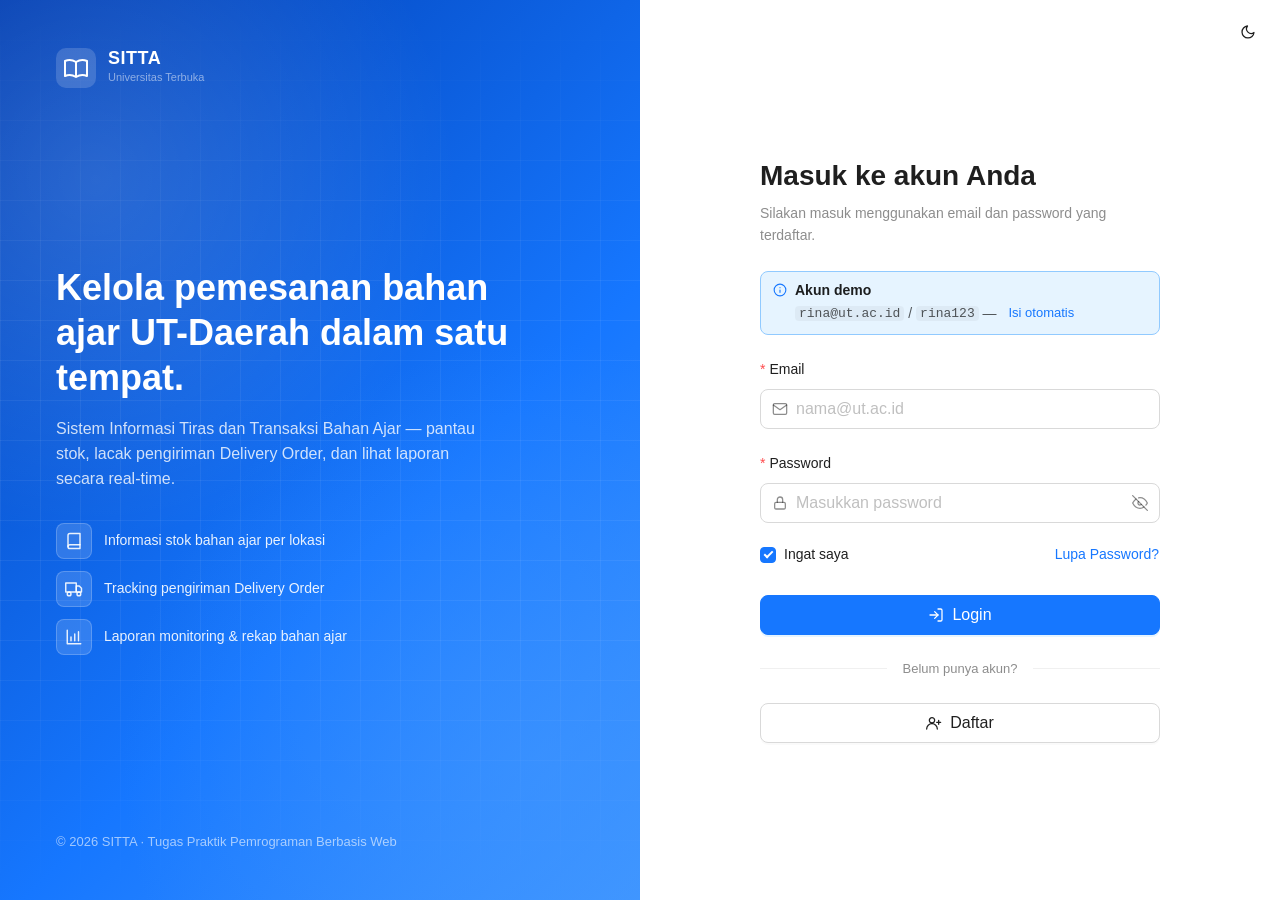
==== index.html @ ab3e5d55 "Add stok and tracking pages for bahan ajar management - Created stok.html for dynamic stock informat" ====
<!DOCTYPE html>
<html lang="id">
<head>
  <meta charset="UTF-8">
  <meta name="viewport" content="width=device-width, initial-scale=1.0">
  <meta name="description" content="Login SITTA — Sistem Informasi Tiras dan Transaksi Bahan Ajar Universitas Terbuka">
  <title>Login · SITTA Universitas Terbuka</title>
  <link rel="stylesheet" href="css/style.css">
  <script src="js/data.js"></script>
  <script src="js/script.js"></script>
</head>
<body data-page="login">
  <div class="auth">
    <!-- Panel kiri: informasi aplikasi -->
    <aside class="auth-hero" aria-label="Tentang SITTA">
      <div class="auth-brand">
        <svg class="brand-logo" viewBox="0 0 40 40" aria-hidden="true">
          <rect width="40" height="40" rx="10" fill="currentColor" fill-opacity=".16" />
          <path d="M9 13c3.5-1.6 7.3-1.4 11 1 3.7-2.4 7.5-2.6 11-1v15c-3.5-1.6-7.3-1.4-11 1-3.7-2.4-7.5-2.6-11-1z" fill="none" stroke="currentColor" stroke-width="2" stroke-linejoin="round" />
          <path d="M20 14v15" stroke="currentColor" stroke-width="2" />
        </svg>
        <div>
          <div class="brand-name">SITTA</div>
          <span class="brand-tagline">Universitas Terbuka</span>
        </div>
      </div>

      <div>
        <h1>Kelola pemesanan bahan ajar UT-Daerah dalam satu tempat.</h1>
        <p class="auth-hero-lead">Sistem Informasi Tiras dan Transaksi Bahan Ajar — pantau stok, lacak pengiriman Delivery Order, dan lihat laporan secara real-time.</p>
        <ul class="auth-features">
          <li><span class="feature-icon"><svg class="icon"><use href="#i-book"></use></svg></span> Informasi stok bahan ajar per lokasi</li>
          <li><span class="feature-icon"><svg class="icon"><use href="#i-truck"></use></svg></span> Tracking pengiriman Delivery Order</li>
          <li><span class="feature-icon"><svg class="icon"><use href="#i-chart"></use></svg></span> Laporan monitoring &amp; rekap bahan ajar</li>
        </ul>
      </div>

      <p class="auth-hero-foot">&copy; <span data-year>2026</span> SITTA · Tugas Praktik Pemrograman Berbasis Web</p>
    </aside>

    <!-- Panel kanan: form login -->
    <main class="auth-panel" id="main">
      <button type="button" class="btn btn-text btn-icon auth-theme-toggle" data-action="toggle-theme" aria-label="Ganti tema terang/gelap">
        <svg class="icon"><use href="#i-moon"></use></svg>
      </button>

      <section class="auth-card" aria-labelledby="loginTitle">
        <div class="auth-mobile-brand" style="color: var(--primary)">
          <svg class="brand-logo" viewBox="0 0 40 40" aria-hidden="true">
            <rect width="40" height="40" rx="10" fill="currentColor" fill-opacity=".12" />
            <path d="M9 13c3.5-1.6 7.3-1.4 11 1 3.7-2.4 7.5-2.6 11-1v15c-3.5-1.6-7.3-1.4-11 1-3.7-2.4-7.5-2.6-11-1z" fill="none" stroke="currentColor" stroke-width="2" stroke-linejoin="round" />
            <path d="M20 14v15" stroke="currentColor" stroke-width="2" />
          </svg>
          <span style="color: var(--text)">SITTA</span>
        </div>

        <h2 class="auth-title" id="loginTitle">Masuk ke akun Anda</h2>
        <p class="auth-subtitle">Silakan masuk menggunakan email dan password yang terdaftar.</p>

        <div class="alert alert-info auth-demo" role="note">
          <svg class="icon"><use href="#i-info"></use></svg>
          <div>
            <div class="alert-title">Akun demo</div>
            <div class="alert-desc">
              <code>rina@ut.ac.id</code> / <code>rina123</code>
              — <button type="button" class="btn btn-link btn-sm" data-action="fill-demo">Isi otomatis</button>
            </div>
          </div>
        </div>

        <form id="loginForm" novalidate>
          <div class="form-item">
            <label class="form-label required" for="loginEmail">Email</label>
            <div class="input-affix input-lg">
              <svg class="icon"><use href="#i-mail"></use></svg>
              <input class="input" type="email" id="loginEmail" name="email" placeholder="nama@ut.ac.id" autocomplete="email" required data-label="Email">
            </div>
          </div>

          <div class="form-item">
            <label class="form-label required" for="loginPassword">Password</label>
            <div class="input-affix input-lg">
              <svg class="icon"><use href="#i-lock"></use></svg>
              <input class="input" type="password" id="loginPassword" name="password" placeholder="Masukkan password" autocomplete="current-password" required minlength="6" data-label="Password">
              <button type="button" class="input-suffix" data-action="toggle-password" aria-label="Tampilkan password" aria-controls="loginPassword">
                <svg class="icon"><use href="#i-eye-off"></use></svg>
              </button>
            </div>
          </div>

          <div class="auth-row">
            <label class="checkbox">
              <input type="checkbox" name="remember" id="loginRemember" checked>
              <span>Ingat saya</span>
            </label>
            <button type="button" class="btn btn-link" data-modal-open="forgotModal">Lupa Password?</button>
          </div>

          <button type="submit" class="btn btn-primary btn-lg btn-block">
            <svg class="icon"><use href="#i-login"></use></svg>
            Login
          </button>
        </form>

        <div class="divider">Belum punya akun?</div>

        <button type="button" class="btn btn-lg btn-block" data-modal-open="registerModal">
          <svg class="icon"><use href="#i-user-plus"></use></svg>
          Daftar
        </button>
      </section>
    </main>
  </div>

  <!-- Modal: Lupa Password -->
  <dialog class="modal modal-sm" id="forgotModal" aria-labelledby="forgotTitle">
    <div class="modal-content">
      <button type="button" class="modal-close" data-modal-close aria-label="Tutup">
        <svg class="icon"><use href="#i-close"></use></svg>
      </button>

      <div data-step="form">
        <header class="modal-header">
          <h2 class="modal-title" id="forgotTitle">Lupa Password</h2>
          <p class="modal-subtitle">Masukkan email terdaftar. Kami akan mengirimkan tautan untuk mengatur ulang password.</p>
        </header>
        <form id="forgotForm" class="modal-body" novalidate>
          <div class="form-item">
            <label class="form-label required" for="forgotEmail">Email</label>
            <div class="input-affix">
              <svg class="icon"><use href="#i-mail"></use></svg>
              <input class="input" type="email" id="forgotEmail" name="email" placeholder="nama@ut.ac.id" autocomplete="email" required data-label="Email">
            </div>
          </div>
          <footer class="modal-footer">
            <button type="button" class="btn" data-modal-close>Batal</button>
            <button type="submit" class="btn btn-primary">Kirim Tautan Reset</button>
          </footer>
        </form>
      </div>

      <div data-step="done" hidden>
        <div class="result">
          <div class="result-icon is-success"><svg class="icon"><use href="#i-check-circle"></use></svg></div>
          <h2 class="result-title">Tautan terkirim!</h2>
          <p class="result-subtitle">Silakan cek kotak masuk <strong data-forgot-email></strong> untuk mengatur ulang password Anda.</p>
          <div class="result-extra">
            <button type="button" class="btn btn-primary" data-modal-close>Kembali ke Login</button>
          </div>
        </div>
      </div>
    </div>
  </dialog>

  <!-- Modal: Daftar -->
  <dialog class="modal" id="registerModal" aria-labelledby="registerTitle">
    <div class="modal-content">
      <button type="button" class="modal-close" data-modal-close aria-label="Tutup">
        <svg class="icon"><use href="#i-close"></use></svg>
      </button>
      <header class="modal-header">
        <h2 class="modal-title" id="registerTitle">Daftar Akun Baru</h2>
        <p class="modal-subtitle">Buat akun pengguna SITTA untuk UT-Daerah.</p>
      </header>

      <form id="registerForm" class="modal-body" novalidate>
        <div class="form-item compact">
          <label class="form-label required" for="regNama">Nama Lengkap</label>
          <input class="input" type="text" id="regNama" name="nama" placeholder="cth. Budi Santoso" autocomplete="name" required minlength="3" data-label="Nama lengkap">
        </div>

        <div class="form-item compact">
          <label class="form-label required" for="regEmail">Email</label>
          <input class="input" type="email" id="regEmail" name="email" placeholder="nama@ut.ac.id" autocomplete="email" required data-label="Email">
        </div>

        <div class="form-row">
          <div class="form-item compact">
            <label class="form-label required" for="regRole">Role</label>
            <select class="select" id="regRole" name="role" required data-label="Role">
              <option value="">Pilih role</option>
              <option value="UPBJJ-UT">UPBJJ-UT</option>
              <option value="Puslaba">Puslaba</option>
              <option value="Fakultas">Fakultas</option>
            </select>
          </div>
          <div class="form-item compact">
            <label class="form-label required" for="regLokasi">Lokasi</label>
            <input class="input" type="text" id="regLokasi" name="lokasi" placeholder="cth. UPBJJ Bandung" required data-label="Lokasi">
          </div>
        </div>

        <div class="form-row">
          <div class="form-item compact">
            <label class="form-label required" for="regPassword">Password</label>
            <input class="input" type="password" id="regPassword" name="password" placeholder="Min. 6 karakter" autocomplete="new-password" required minlength="6" data-label="Password">
          </div>
          <div class="form-item compact">
            <label class="form-label required" for="regConfirm">Konfirmasi Password</label>
            <input class="input" type="password" id="regConfirm" name="confirm" placeholder="Ulangi password" autocomplete="new-password" required data-match="regPassword" data-label="Konfirmasi password">
          </div>
        </div>

        <div class="form-item compact">
          <label class="checkbox">
            <input type="checkbox" id="regAgree" name="agree" required data-required-msg="Anda harus menyetujui syarat & ketentuan">
            <span>Saya menyetujui syarat &amp; ketentuan penggunaan SITTA</span>
          </label>
        </div>

        <footer class="modal-footer">
          <button type="button" class="btn" data-modal-close>Batal</button>
          <button type="submit" class="btn btn-primary">Daftar</button>
        </footer>
      </form>
    </div>
  </dialog>
</body>
</html>
---- css/style.css ----
/* ==========================================================================
   SITTA — Sistem Informasi Tiras & Transaksi Bahan Ajar
   Design system terinspirasi Ant Design (token, komponen, layout)
   --------------------------------------------------------------------------
   1. Design Tokens (light & dark)
   2. Base / Reset
   3. Typography & Utilities
   4. Komponen: Button, Input, Form, Checkbox, Select
   5. Komponen: Card, Statistic, Tag, Badge, Alert, Divider, Avatar
   6. Komponen: Table, Descriptions, Progress, Steps, Timeline
   7. Komponen: Modal, Message, Dropdown, Segmented, Empty, Result
   8. Layout: Sider, Header, Content, Footer, Breadcrumb
   9. Halaman: Login
   10. Halaman: Dashboard, Tracking, Stok
   11. Responsive & Print
   ========================================================================== */

/* 1. DESIGN TOKENS ======================================================== */
:root {
  --primary: #1677ff;
  --primary-hover: #4096ff;
  --primary-active: #0958d9;
  --primary-bg: #e6f4ff;
  --primary-bg-hover: #bae0ff;
  --primary-border: #91caff;

  --success: #52c41a;
  --success-bg: #f6ffed;
  --success-border: #b7eb8f;
  --success-text: #389e0d;

  --warning: #faad14;
  --warning-bg: #fffbe6;
  --warning-border: #ffe58f;
  --warning-text: #d48806;

  --error: #ff4d4f;
  --error-hover: #ff7875;
  --error-bg: #fff2f0;
  --error-border: #ffccc7;
  --error-text: #cf1322;

  --purple: #722ed1;
  --purple-bg: #f9f0ff;
  --cyan: #13c2c2;
  --cyan-bg: #e6fffb;

  --text: rgba(0, 0, 0, 0.88);
  --text-2: rgba(0, 0, 0, 0.65);
  --text-3: rgba(0, 0, 0, 0.45);
  --text-4: rgba(0, 0, 0, 0.25);

  --border: #d9d9d9;
  --split: rgba(5, 5, 5, 0.06);

  --bg-layout: #f5f5f5;
  --bg-container: #ffffff;
  --bg-elevated: #ffffff;
  --bg-fill: rgba(0, 0, 0, 0.04);
  --bg-fill-2: rgba(0, 0, 0, 0.02);
  --bg-disabled: rgba(0, 0, 0, 0.04);
  --table-head: #fafafa;
  --mask: rgba(0, 0, 0, 0.45);

  --sider-bg: #001529;
  --sider-sub: #000c17;
  --sider-text: rgba(255, 255, 255, 0.65);

  --radius-sm: 4px;
  --radius: 6px;
  --radius-lg: 8px;

  --shadow: 0 1px 2px 0 rgba(0, 0, 0, 0.03), 0 1px 6px -1px rgba(0, 0, 0, 0.02), 0 2px 4px 0 rgba(0, 0, 0, 0.02);
  --shadow-lg: 0 6px 16px 0 rgba(0, 0, 0, 0.08), 0 3px 6px -4px rgba(0, 0, 0, 0.12), 0 9px 28px 8px rgba(0, 0, 0, 0.05);
  --focus-ring: 0 0 0 2px rgba(5, 145, 255, 0.1);
  --focus-ring-error: 0 0 0 2px rgba(255, 38, 5, 0.06);

  --font: -apple-system, BlinkMacSystemFont, "Segoe UI", Roboto, "Helvetica Neue", Arial, "Noto Sans", sans-serif;
  --font-mono: "SFMono-Regular", Consolas, "Liberation Mono", Menlo, Courier, monospace;
  --ease: cubic-bezier(0.645, 0.045, 0.355, 1);

  --header-h: 64px;
  --sider-w: 240px;
  --sider-w-collapsed: 80px;

  color-scheme: light;
}

:root[data-theme="dark"] {
  --primary: #1668dc;
  --primary-hover: #3c89e8;
  --primary-active: #1554ad;
  --primary-bg: #111a2c;
  --primary-bg-hover: #112545;
  --primary-border: #15325b;

  --success: #49aa19;
  --success-bg: #162312;
  --success-border: #274916;
  --success-text: #49aa19;

  --warning: #d89614;
  --warning-bg: #2b2111;
  --warning-border: #594214;
  --warning-text: #d89614;

  --error: #dc4446;
  --error-hover: #e86e6b;
  --error-bg: #2c1618;
  --error-border: #5b2526;
  --error-text: #dc4446;

  --purple: #854eca;
  --purple-bg: #1a1325;
  --cyan: #13a8a8;
  --cyan-bg: #112123;

  --text: rgba(255, 255, 255, 0.85);
  --text-2: rgba(255, 255, 255, 0.65);
  --text-3: rgba(255, 255, 255, 0.45);
  --text-4: rgba(255, 255, 255, 0.25);

  --border: #424242;
  --split: rgba(253, 253, 253, 0.12);

  --bg-layout: #000000;
  --bg-container: #141414;
  --bg-elevated: #1f1f1f;
  --bg-fill: rgba(255, 255, 255, 0.08);
  --bg-fill-2: rgba(255, 255, 255, 0.04);
  --bg-disabled: rgba(255, 255, 255, 0.08);
  --table-head: #1d1d1d;
  --mask: rgba(0, 0, 0, 0.65);

  --sider-bg: #141414;
  --sider-sub: #0a0a0a;

  --shadow: 0 1px 2px 0 rgba(0, 0, 0, 0.16), 0 1px 6px -1px rgba(0, 0, 0, 0.12), 0 2px 4px 0 rgba(0, 0, 0, 0.09);
  --shadow-lg: 0 6px 16px 0 rgba(0, 0, 0, 0.32), 0 3px 6px -4px rgba(0, 0, 0, 0.48), 0 9px 28px 8px rgba(0, 0, 0, 0.2);

  color-scheme: dark;
}

/* 2. BASE / RESET ========================================================= */
*,
*::before,
*::after {
  box-sizing: border-box;
}

html {
  -webkit-text-size-adjust: 100%;
}

body {
  margin: 0;
  font-family: var(--font);
  font-size: 14px;
  line-height: 1.5714;
  color: var(--text);
  background: var(--bg-layout);
  -webkit-font-smoothing: antialiased;
  transition: background-color 0.2s, color 0.2s;
}

h1, h2, h3, h4, h5, p, ul, ol, dl, figure {
  margin: 0;
}

h1, h2, h3, h4, h5 {
  font-weight: 600;
  color: var(--text);
  line-height: 1.35;
}

ul, ol {
  padding: 0;
  list-style: none;
}

a {
  color: var(--primary);
  text-decoration: none;
  transition: color 0.2s;
}

a:hover {
  color: var(--primary-hover);
}

img {
  max-width: 100%;
  display: block;
}

button,
input,
select,
textarea {
  font: inherit;
  color: inherit;
}

[hidden] {
  display: none !important;
}

:focus-visible {
  outline: 3px solid var(--primary-border);
  outline-offset: 1px;
}

::selection {
  background: var(--primary);
  color: #fff;
}

.icon {
  width: 1em;
  height: 1em;
  flex-shrink: 0;
  fill: none;
  stroke: currentColor;
  stroke-width: 1.9;
  stroke-linecap: round;
  stroke-linejoin: round;
  vertical-align: -0.125em;
}

.skip-link {
  position: absolute;
  left: 16px;
  top: -48px;
  z-index: 2000;
  padding: 8px 16px;
  background: var(--primary);
  color: #fff;
  border-radius: var(--radius);
  transition: top 0.2s;
}

.skip-link:focus {
  top: 12px;
  color: #fff;
}

.sr-only {
  position: absolute;
  width: 1px;
  height: 1px;
  padding: 0;
  margin: -1px;
  overflow: hidden;
  clip: rect(0, 0, 0, 0);
  border: 0;
}

/* 3. TYPOGRAPHY & UTILITIES =============================================== */
.text-secondary { color: var(--text-2); }
.text-muted { color: var(--text-3); }
.text-success { color: var(--success-text); }
.text-danger { color: var(--error-text); }
.text-strong { font-weight: 600; }
.text-mono { font-family: var(--font-mono); font-size: 13px; }
.text-right { text-align: right; }
.text-center { text-align: center; }
.nowrap { white-space: nowrap; }

.space {
  display: inline-flex;
  align-items: center;
  gap: 8px;
  flex-wrap: wrap;
}

.space-between {
  display: flex;
  align-items: center;
  justify-content: space-between;
  gap: 12px;
  flex-wrap: wrap;
}

.mt-8 { margin-top: 8px; }
.mt-16 { margin-top: 16px; }
.mt-24 { margin-top: 24px; }
.mb-16 { margin-bottom: 16px; }

.grid {
  display: grid;
  gap: 16px;
}

.grid-4 { grid-template-columns: repeat(4, minmax(0, 1fr)); }
.grid-3 { grid-template-columns: repeat(3, minmax(0, 1fr)); }
.grid-2 { grid-template-columns: repeat(2, minmax(0, 1fr)); }
.grid-main-side { grid-template-columns: minmax(0, 1.6fr) minmax(0, 1fr); }

/* 4. BUTTON ================================================================ */
.btn {
  position: relative;
  display: inline-flex;
  align-items: center;
  justify-content: center;
  gap: 8px;
  height: 32px;
  padding: 4px 15px;
  font-size: 14px;
  line-height: 1.5714;
  font-weight: 400;
  white-space: nowrap;
  color: var(--text);
  background: var(--bg-container);
  border: 1px solid var(--border);
  border-radius: var(--radius);
  box-shadow: 0 2px 0 rgba(0, 0, 0, 0.02);
  cursor: pointer;
  user-select: none;
  transition: all 0.2s var(--ease);
  text-decoration: none;
}

.btn:hover {
  color: var(--primary-hover);
  border-color: var(--primary-hover);
}

.btn:active {
  color: var(--primary-active);
  border-color: var(--primary-active);
}

.btn:focus-visible {
  outline: 4px solid var(--primary-border);
  outline-offset: 1px;
}

.btn-primary {
  color: #fff;
  background: var(--primary);
  border-color: var(--primary);
  box-shadow: 0 2px 0 rgba(5, 145, 255, 0.1);
}

.btn-primary:hover {
  color: #fff;
  background: var(--primary-hover);
  border-color: var(--primary-hover);
}

.btn-primary:active {
  color: #fff;
  background: var(--primary-active);
  border-color: var(--primary-active);
}

.btn-danger {
  color: var(--error);
  border-color: var(--error);
}

.btn-danger:hover {
  color: var(--error-hover);
  border-color: var(--error-hover);
}

.btn-danger.btn-primary {
  color: #fff;
  background: var(--error);
  box-shadow: 0 2px 0 rgba(255, 38, 5, 0.06);
}

.btn-danger.btn-primary:hover {
  background: var(--error-hover);
  border-color: var(--error-hover);
  color: #fff;
}

.btn-text,
.btn-link {
  border-color: transparent;
  background: transparent;
  box-shadow: none;
}

.btn-text:hover {
  color: var(--text);
  border-color: transparent;
  background: var(--bg-fill);
}

.btn-link {
  color: var(--primary);
  padding: 4px 0;
  height: auto;
}

.btn-link:hover {
  color: var(--primary-hover);
  border-color: transparent;
}

.btn-lg {
  height: 40px;
  padding: 6px 15px;
  font-size: 16px;
  border-radius: var(--radius-lg);
}

.btn-sm {
  height: 24px;
  padding: 0 7px;
  border-radius: var(--radius-sm);
  font-size: 13px;
  gap: 4px;
}

.btn-block {
  width: 100%;
}

.btn-icon {
  width: 32px;
  padding: 0;
  font-size: 16px;
}

.btn-icon.btn-lg {
  width: 40px;
  font-size: 18px;
}

.btn[disabled],
.btn.is-loading {
  cursor: not-allowed;
  opacity: 0.65;
}

.btn[disabled]:not(.is-loading) {
  color: var(--text-4);
  background: var(--bg-disabled);
  border-color: var(--border);
  box-shadow: none;
  opacity: 1;
}

.btn.is-loading::before {
  content: "";
  width: 14px;
  height: 14px;
  border: 2px solid currentColor;
  border-right-color: transparent;
  border-radius: 50%;
  animation: spin 0.8s linear infinite;
}

.btn.is-loading > .icon {
  display: none;
}

@keyframes spin {
  to { transform: rotate(360deg); }
}

/* 4b. INPUT, SELECT, FORM ================================================= */
.input,
.select {
  display: block;
  width: 100%;
  height: 32px;
  padding: 4px 11px;
  font-size: 14px;
  line-height: 1.5714;
  color: var(--text);
  background: var(--bg-container);
  border: 1px solid var(--border);
  border-radius: var(--radius);
  transition: all 0.2s;
  outline: none;
}

.input::placeholder {
  color: var(--text-4);
}

.input:hover,
.select:hover {
  border-color: var(--primary-hover);
}

.input:focus,
.select:focus {
  border-color: var(--primary);
  box-shadow: var(--focus-ring);
}

.input-lg,
.select-lg {
  height: 40px;
  padding: 7px 11px;
  font-size: 16px;
  border-radius: var(--radius-lg);
}

.select {
  appearance: none;
  padding-right: 32px;
  cursor: pointer;
  background-image: url("data:image/svg+xml,%3Csvg xmlns='http://www.w3.org/2000/svg' viewBox='0 0 24 24' fill='none' stroke='%23999' stroke-width='2' stroke-linecap='round' stroke-linejoin='round'%3E%3Cpath d='m6 9 6 6 6-6'/%3E%3C/svg%3E");
  background-repeat: no-repeat;
  background-position: right 10px center;
  background-size: 14px;
}

.select option {
  background: var(--bg-elevated);
  color: var(--text);
}

/* Input dengan prefix/suffix (Ant: .ant-input-affix-wrapper) */
.input-affix {
  display: flex;
  align-items: center;
  gap: 8px;
  width: 100%;
  height: 32px;
  padding: 4px 11px;
  background: var(--bg-container);
  border: 1px solid var(--border);
  border-radius: var(--radius);
  transition: all 0.2s;
}

.input-affix.input-lg {
  height: 40px;
  padding: 7px 11px;
  font-size: 16px;
  border-radius: var(--radius-lg);
}

.input-affix:hover {
  border-color: var(--primary-hover);
}

.input-affix:focus-within {
  border-color: var(--primary);
  box-shadow: var(--focus-ring);
}

.input-affix > .icon {
  color: var(--text-3);
}

.input-affix .input {
  height: auto;
  padding: 0;
  border: 0;
  background: transparent;
  box-shadow: none;
  font-size: inherit;
}

.input-affix .input-suffix {
  display: inline-flex;
  padding: 0;
  border: 0;
  background: none;
  color: var(--text-3);
  cursor: pointer;
  font-size: 16px;
  border-radius: var(--radius-sm);
}

.input-affix .input-suffix:hover {
  color: var(--text);
}

/* Form item */
.form-item {
  margin-bottom: 24px;
}

.form-item.compact {
  margin-bottom: 16px;
}

.form-label {
  display: inline-block;
  padding-bottom: 8px;
  color: var(--text);
  font-size: 14px;
}

.form-label.required::before {
  content: "*";
  display: inline-block;
  margin-inline-end: 4px;
  color: var(--error);
  font-family: SimSun, sans-serif;
}

.form-help {
  margin-top: 4px;
  color: var(--text-3);
  font-size: 13px;
}

.form-explain {
  min-height: 0;
  color: var(--error);
  font-size: 13px;
  line-height: 1.5;
  overflow: hidden;
  max-height: 0;
  opacity: 0;
  transform: translateY(-4px);
  transition: all 0.2s var(--ease);
}

.form-item.has-error .form-explain {
  max-height: 40px;
  opacity: 1;
  transform: none;
  padding-top: 4px;
}

.form-item.has-error .input,
.form-item.has-error .select,
.form-item.has-error .input-affix {
  border-color: var(--error);
}

.form-item.has-error .input:focus,
.form-item.has-error .select:focus,
.form-item.has-error .input-affix:focus-within {
  box-shadow: var(--focus-ring-error);
}

.form-item.has-error .input-affix .input {
  box-shadow: none;
}

.form-item.has-error .input-affix > .icon {
  color: var(--error);
}

.form-row {
  display: grid;
  grid-template-columns: repeat(2, minmax(0, 1fr));
  gap: 0 16px;
}

.form-inline {
  display: flex;
  gap: 8px;
  align-items: flex-start;
}

.form-inline .form-item {
  flex: 1;
  margin-bottom: 0;
}

/* Checkbox */
.checkbox {
  display: inline-flex;
  align-items: center;
  gap: 8px;
  cursor: pointer;
  user-select: none;
}

.checkbox input {
  appearance: none;
  width: 16px;
  height: 16px;
  margin: 0;
  border: 1px solid var(--border);
  border-radius: var(--radius-sm);
  background: var(--bg-container);
  cursor: pointer;
  display: grid;
  place-content: center;
  transition: all 0.2s;
}

.checkbox input::after {
  content: "";
  width: 5px;
  height: 9px;
  border: 2px solid #fff;
  border-top: 0;
  border-left: 0;
  transform: rotate(45deg) scale(0);
  margin-top: -2px;
  transition: transform 0.15s var(--ease);
}

.checkbox input:checked {
  background: var(--primary);
  border-color: var(--primary);
}

.checkbox input:checked::after {
  transform: rotate(45deg) scale(1);
}

.checkbox:hover input {
  border-color: var(--primary);
}

.form-item.has-error .checkbox input {
  border-color: var(--error);
}

/* 5. CARD ================================================================== */
.card {
  background: var(--bg-container);
  border-radius: var(--radius-lg);
  border: 1px solid var(--split);
  box-shadow: var(--shadow);
  transition: box-shadow 0.2s, border-color 0.2s;
  min-width: 0;
}

.card-head {
  display: flex;
  align-items: center;
  justify-content: space-between;
  gap: 12px;
  min-height: 56px;
  padding: 0 24px;
  border-bottom: 1px solid var(--split);
}

.card-title {
  display: flex;
  align-items: center;
  gap: 8px;
  font-size: 16px;
  font-weight: 600;
}

.card-title .icon {
  color: var(--primary);
}

.card-body {
  padding: 24px;
}

.card-body.flush {
  padding: 0;
}

.card-hoverable {
  cursor: pointer;
}

.card-hoverable:hover {
  border-color: transparent;
  box-shadow: var(--shadow-lg);
}

/* Statistic */
.statistic {
  display: flex;
  gap: 16px;
  align-items: flex-start;
  padding: 20px 24px;
}

.statistic-icon {
  display: grid;
  place-items: center;
  width: 48px;
  height: 48px;
  border-radius: var(--radius-lg);
  font-size: 22px;
  flex-shrink: 0;
}

.statistic-title {
  color: var(--text-3);
  font-size: 14px;
  margin-bottom: 4px;
}

.statistic-value {
  font-size: 24px;
  font-weight: 600;
  line-height: 1.3;
  color: var(--text);
  font-variant-numeric: tabular-nums;
}

.statistic-value small {
  font-size: 14px;
  font-weight: 400;
  color: var(--text-3);
  margin-left: 4px;
}

.statistic-foot {
  margin-top: 4px;
  font-size: 13px;
  color: var(--text-3);
}

.tone-blue { color: var(--primary); background: var(--primary-bg); }
.tone-green { color: var(--success-text); background: var(--success-bg); }
.tone-orange { color: var(--warning-text); background: var(--warning-bg); }
.tone-red { color: var(--error-text); background: var(--error-bg); }
.tone-purple { color: var(--purple); background: var(--purple-bg); }
.tone-cyan { color: var(--cyan); background: var(--cyan-bg); }

/* Tag */
.tag {
  display: inline-flex;
  align-items: center;
  gap: 4px;
  height: 22px;
  padding: 0 7px;
  font-size: 12px;
  line-height: 20px;
  white-space: nowrap;
  color: var(--text);
  background: var(--bg-fill-2);
  border: 1px solid var(--border);
  border-radius: var(--radius-sm);
}

.tag-success { color: var(--success-text); background: var(--success-bg); border-color: var(--success-border); }
.tag-processing { color: var(--primary); background: var(--primary-bg); border-color: var(--primary-border); }
.tag-warning { color: var(--warning-text); background: var(--warning-bg); border-color: var(--warning-border); }
.tag-error { color: var(--error-text); background: var(--error-bg); border-color: var(--error-border); }
.tag-purple { color: var(--purple); background: var(--purple-bg); border-color: transparent; }

.tag-clickable {
  cursor: pointer;
  font-family: var(--font-mono);
  transition: all 0.2s;
}

.tag-clickable:hover {
  color: var(--primary);
  border-color: var(--primary);
}

/* Badge status dot */
.badge-dot {
  display: inline-flex;
  align-items: center;
  gap: 8px;
}

.badge-dot::before {
  content: "";
  width: 6px;
  height: 6px;
  border-radius: 50%;
  background: currentColor;
}

.badge-dot.processing::before {
  background: var(--primary);
  box-shadow: 0 0 0 0 var(--primary);
  animation: pulse 1.6s infinite;
}

.badge-dot.success::before { background: var(--success); }
.badge-dot.warning::before { background: var(--warning); }
.badge-dot.error::before { background: var(--error); }

@keyframes pulse {
  0% { box-shadow: 0 0 0 0 rgba(22, 119, 255, 0.5); }
  70% { box-shadow: 0 0 0 6px rgba(22, 119, 255, 0); }
  100% { box-shadow: 0 0 0 0 rgba(22, 119, 255, 0); }
}

/* Alert */
.alert {
  display: flex;
  gap: 8px;
  align-items: flex-start;
  padding: 8px 12px;
  border-radius: var(--radius-lg);
  border: 1px solid;
  font-size: 14px;
}

.alert > .icon {
  margin-top: 3px;
}

.alert-info { background: var(--primary-bg); border-color: var(--primary-border); }
.alert-info > .icon { color: var(--primary); }
.alert-success { background: var(--success-bg); border-color: var(--success-border); }
.alert-success > .icon { color: var(--success); }
.alert-warning { background: var(--warning-bg); border-color: var(--warning-border); }
.alert-warning > .icon { color: var(--warning); }
.alert-error { background: var(--error-bg); border-color: var(--error-border); }
.alert-error > .icon { color: var(--error); }

.alert-title {
  font-weight: 600;
}

.alert-desc {
  color: var(--text-2);
}

/* Divider */
.divider {
  display: flex;
  align-items: center;
  gap: 16px;
  margin: 24px 0;
  color: var(--text-3);
  font-size: 13px;
}

.divider::before,
.divider::after {
  content: "";
  flex: 1;
  border-top: 1px solid var(--split);
}

.divider:empty {
  gap: 0;
}

/* Avatar */
.avatar {
  display: inline-grid;
  place-items: center;
  width: 32px;
  height: 32px;
  border-radius: 50%;
  background: var(--primary);
  color: #fff;
  font-size: 14px;
  font-weight: 600;
  flex-shrink: 0;
}

.avatar-lg {
  width: 48px;
  height: 48px;
  font-size: 18px;
}

/* 6. TABLE ================================================================= */
.table-wrapper {
  width: 100%;
  overflow-x: auto;
  border-radius: var(--radius-lg) var(--radius-lg) 0 0;
}

.table {
  width: 100%;
  border-collapse: separate;
  border-spacing: 0;
  font-size: 14px;
  text-align: left;
}

.table caption {
  caption-side: top;
  text-align: left;
  padding: 0 0 12px;
  color: var(--text-3);
}

.table th,
.table td {
  padding: 16px;
  border-bottom: 1px solid var(--split);
  vertical-align: middle;
}

.table thead th {
  position: relative;
  background: var(--table-head);
  color: var(--text);
  font-weight: 600;
  white-space: nowrap;
}

.table thead th:not(:last-child)::after {
  content: "";
  position: absolute;
  right: 0;
  top: 50%;
  height: 1.6em;
  width: 1px;
  background: var(--split);
  transform: translateY(-50%);
}

.table thead th:first-child { border-top-left-radius: var(--radius-lg); }
.table thead th:last-child { border-top-right-radius: var(--radius-lg); }

.table tbody tr {
  transition: background 0.2s;
}

.table tbody tr:hover > td {
  background: var(--bg-fill-2);
}

.table tbody tr.is-clickable {
  cursor: pointer;
}

.table tbody tr.is-new > td {
  animation: rowFlash 2.4s ease-out;
}

@keyframes rowFlash {
  0%, 30% { background: var(--primary-bg); }
  100% { background: transparent; }
}

.table tfoot td {
  background: var(--table-head);
  font-weight: 600;
}

.table-sm th,
.table-sm td {
  padding: 12px 16px;
}

.table-footer {
  display: flex;
  align-items: center;
  justify-content: space-between;
  gap: 12px;
  padding: 12px 16px;
  color: var(--text-3);
  font-size: 13px;
}

.cell-book {
  display: flex;
  align-items: center;
  gap: 12px;
  min-width: 220px;
}

.cell-book .thumb {
  width: 40px;
  height: 56px;
  object-fit: cover;
  border-radius: var(--radius-sm);
  border: 1px solid var(--split);
  background: var(--bg-fill);
  flex-shrink: 0;
}

.cell-title {
  font-weight: 500;
  color: var(--text);
}

.cell-sub {
  font-size: 13px;
  color: var(--text-3);
}

.thumb-fallback {
  display: grid;
  place-items: center;
  color: var(--text-4);
  font-size: 18px;
}

/* Mini bar di dalam tabel */
.mini-bar {
  display: flex;
  align-items: center;
  gap: 8px;
  min-width: 140px;
}

.mini-bar-track {
  flex: 1;
  height: 6px;
  background: var(--bg-fill);
  border-radius: 99px;
  overflow: hidden;
}

.mini-bar-fill {
  height: 100%;
  border-radius: inherit;
  background: var(--primary);
  transition: width 0.6s var(--ease);
}

.mini-bar-value {
  min-width: 44px;
  text-align: right;
  font-variant-numeric: tabular-nums;
}

/* Descriptions */
.descriptions {
  display: grid;
  grid-template-columns: repeat(2, minmax(0, 1fr));
  border: 1px solid var(--split);
  border-radius: var(--radius-lg);
  overflow: hidden;
}

.descriptions-item {
  display: grid;
  grid-template-columns: 140px minmax(0, 1fr);
  border-bottom: 1px solid var(--split);
  margin-bottom: -1px;
}

.descriptions-item:nth-child(odd) {
  border-right: 1px solid var(--split);
}

.descriptions-single {
  grid-template-columns: minmax(0, 1fr);
}

.descriptions-single .descriptions-item {
  grid-template-columns: 180px minmax(0, 1fr);
}

.descriptions-single .descriptions-item:nth-child(odd) {
  border-right: 0;
}

.descriptions-item.span-2 {
  grid-column: span 2;
  border-right: 0;
}

.descriptions dt {
  white-space: nowrap;
  padding: 12px 16px;
  background: var(--table-head);
  color: var(--text-2);
  border-right: 1px solid var(--split);
  display: flex;
  align-items: center;
  gap: 8px;
}

.descriptions dt .icon {
  color: var(--text-3);
}

.descriptions dd {
  margin: 0;
  padding: 12px 16px;
  word-break: break-word;
}

/* Progress */
.progress {
  display: flex;
  align-items: center;
  gap: 8px;
}

.progress-track {
  flex: 1;
  height: 8px;
  border-radius: 99px;
  background: var(--bg-fill);
  overflow: hidden;
}

.progress-bar {
  height: 100%;
  width: 0;
  border-radius: inherit;
  background: var(--primary);
  transition: width 0.8s var(--ease);
  position: relative;
  overflow: hidden;
}

.progress.is-active .progress-bar::after {
  content: "";
  position: absolute;
  inset: 0;
  background: linear-gradient(90deg, transparent, rgba(255, 255, 255, 0.45), transparent);
  animation: shimmer 2s var(--ease) infinite;
}

@keyframes shimmer {
  from { transform: translateX(-100%); }
  to { transform: translateX(100%); }
}

.progress.is-success .progress-bar {
  background: var(--success);
}

.progress-text {
  min-width: 40px;
  font-size: 14px;
  color: var(--text);
  text-align: right;
  font-variant-numeric: tabular-nums;
}

.progress.is-success .progress-text {
  color: var(--success);
}

/* Steps */
.steps {
  display: flex;
  gap: 0;
  counter-reset: step;
}

.step {
  flex: 1;
  position: relative;
  display: flex;
  flex-direction: column;
  align-items: center;
  text-align: center;
  padding: 0 4px;
  min-width: 0;
}

.step::after {
  content: "";
  position: absolute;
  top: 16px;
  left: calc(50% + 24px);
  right: calc(-50% + 24px);
  height: 1px;
  background: var(--split);
}

.step:last-child::after {
  display: none;
}

.step.is-finish::after {
  background: var(--primary);
}

.step-icon {
  display: grid;
  place-items: center;
  width: 32px;
  height: 32px;
  border-radius: 50%;
  border: 1px solid var(--border);
  color: var(--text-3);
  background: var(--bg-container);
  font-size: 15px;
  margin-bottom: 8px;
  transition: all 0.3s;
  position: relative;
  z-index: 1;
}

.step.is-finish .step-icon {
  color: var(--primary);
  border-color: var(--primary);
  background: var(--primary-bg);
}

.step.is-process .step-icon {
  color: #fff;
  background: var(--primary);
  border-color: var(--primary);
  box-shadow: 0 0 0 4px var(--primary-bg);
}

.step-title {
  font-size: 14px;
  color: var(--text-3);
  line-height: 1.4;
}

.step.is-finish .step-title,
.step.is-process .step-title {
  color: var(--text);
}

.step.is-process .step-title {
  font-weight: 600;
}

.step-desc {
  font-size: 12px;
  color: var(--text-3);
  margin-top: 2px;
}

/* Timeline */
.timeline {
  position: relative;
}

.timeline-item {
  position: relative;
  padding: 0 0 20px 28px;
}

.timeline-item::before {
  content: "";
  position: absolute;
  left: 5px;
  top: 14px;
  bottom: -2px;
  width: 2px;
  background: var(--split);
}

.timeline-item:last-child {
  padding-bottom: 0;
}

.timeline-item:last-child::before {
  display: none;
}

.timeline-dot {
  position: absolute;
  left: 0;
  top: 4px;
  width: 12px;
  height: 12px;
  border-radius: 50%;
  border: 2px solid var(--text-4);
  background: var(--bg-container);
}

.timeline-item.is-latest .timeline-dot {
  border-color: var(--primary);
  box-shadow: 0 0 0 3px var(--primary-bg);
}

.timeline-item.is-done .timeline-dot {
  border-color: var(--success);
  background: var(--success);
}

.timeline-content {
  color: var(--text);
}

.timeline-item:not(.is-latest) .timeline-content {
  color: var(--text-2);
}

.timeline-time {
  font-size: 13px;
  color: var(--text-3);
  margin-top: 2px;
  font-variant-numeric: tabular-nums;
}

/* 7. MODAL (native <dialog>) =============================================== */
.modal {
  width: min(520px, calc(100vw - 32px));
  max-height: calc(100vh - 64px);
  padding: 0;
  border: 0;
  border-radius: var(--radius-lg);
  background: var(--bg-elevated);
  color: var(--text);
  box-shadow: var(--shadow-lg);
  overflow: visible;
}

.modal-sm { width: min(416px, calc(100vw - 32px)); }
.modal-lg { width: min(720px, calc(100vw - 32px)); }

.modal[open] {
  animation: zoomIn 0.25s var(--ease);
}

.modal::backdrop {
  background: var(--mask);
  animation: fadeIn 0.25s ease;
}

.modal.is-closing {
  animation: zoomOut 0.18s var(--ease) forwards;
}

.modal.is-closing::backdrop {
  animation: fadeOut 0.18s ease forwards;
}

@keyframes zoomIn {
  from { opacity: 0; transform: scale(0.85); }
  to { opacity: 1; transform: scale(1); }
}

@keyframes zoomOut {
  to { opacity: 0; transform: scale(0.9); }
}

@keyframes fadeIn {
  from { opacity: 0; }
}

@keyframes fadeOut {
  to { opacity: 0; }
}

.modal-content {
  position: relative;
  padding: 20px 24px;
  max-height: calc(100vh - 64px);
  overflow-y: auto;
}

.modal-close {
  position: absolute;
  top: 16px;
  right: 16px;
  width: 32px;
  height: 32px;
  display: grid;
  place-items: center;
  border: 0;
  background: transparent;
  color: var(--text-3);
  border-radius: var(--radius-sm);
  cursor: pointer;
  font-size: 16px;
  transition: all 0.2s;
}

.modal-close:hover {
  color: var(--text);
  background: var(--bg-fill);
}

.modal-header {
  margin-bottom: 8px;
  padding-right: 32px;
}

.modal-title {
  font-size: 16px;
  font-weight: 600;
  line-height: 1.5;
}

.modal-subtitle {
  color: var(--text-3);
  margin-top: 2px;
}

.modal-body {
  padding-top: 16px;
}

.modal-footer {
  display: flex;
  justify-content: flex-end;
  gap: 8px;
  margin-top: 12px;
}

/* Modal.confirm */
.confirm {
  display: flex;
  gap: 12px;
  padding: 32px 32px 24px;
}

.confirm-icon {
  font-size: 22px;
  margin-top: 1px;
}

.confirm-icon.is-error { color: var(--error); }
.confirm-icon.is-warning { color: var(--warning); }
.confirm-icon.is-success { color: var(--success); }
.confirm-icon.is-info { color: var(--primary); }

.confirm-title {
  font-size: 16px;
  font-weight: 600;
}

.confirm-text {
  margin-top: 8px;
  color: var(--text-2);
}

.confirm-footer {
  display: flex;
  justify-content: flex-end;
  gap: 8px;
  padding: 0 32px 24px;
}

/* Message (toast) */
.message-container {
  position: fixed;
  top: 8px;
  left: 0;
  right: 0;
  z-index: 3000;
  display: flex;
  flex-direction: column;
  align-items: center;
  gap: 8px;
  pointer-events: none;
}

.message {
  display: inline-flex;
  align-items: center;
  gap: 8px;
  max-width: calc(100vw - 32px);
  padding: 9px 12px;
  background: var(--bg-elevated);
  border-radius: var(--radius-lg);
  box-shadow: var(--shadow-lg);
  pointer-events: auto;
  animation: messageIn 0.3s var(--ease);
}

.message.is-leaving {
  animation: messageOut 0.25s var(--ease) forwards;
}

.message .icon { font-size: 16px; }
.message-success .icon { color: var(--success); }
.message-error .icon { color: var(--error); }
.message-warning .icon { color: var(--warning); }
.message-info .icon { color: var(--primary); }

@keyframes messageIn {
  from { opacity: 0; transform: translateY(-100%); }
}

@keyframes messageOut {
  to { opacity: 0; transform: translateY(-100%); max-height: 0; padding: 0; }
}

/* Dropdown */
.dropdown {
  position: relative;
}

.dropdown-menu {
  position: absolute;
  top: calc(100% + 4px);
  right: 0;
  z-index: 1050;
  min-width: 240px;
  padding: 4px;
  background: var(--bg-elevated);
  border-radius: var(--radius-lg);
  box-shadow: var(--shadow-lg);
  opacity: 0;
  visibility: hidden;
  transform: translateY(-4px) scaleY(0.9);
  transform-origin: top;
  transition: all 0.2s var(--ease);
}

.dropdown.is-open .dropdown-menu {
  opacity: 1;
  visibility: visible;
  transform: none;
}

.dropdown-profile {
  display: flex;
  gap: 12px;
  align-items: center;
  padding: 12px;
}

.dropdown-profile .name {
  font-weight: 600;
}

.dropdown-profile .meta {
  font-size: 13px;
  color: var(--text-3);
}

.dropdown-divider {
  height: 1px;
  margin: 4px 0;
  background: var(--split);
}

.dropdown-item {
  display: flex;
  align-items: center;
  gap: 8px;
  width: 100%;
  padding: 5px 12px;
  border: 0;
  background: none;
  border-radius: var(--radius-sm);
  color: var(--text);
  cursor: pointer;
  text-align: left;
  line-height: 22px;
}

.dropdown-item:hover {
  background: var(--bg-fill);
  color: var(--text);
}

.dropdown-item.is-danger {
  color: var(--error);
}

.dropdown-item.is-danger:hover {
  background: var(--error-bg);
}

/* Segmented */
.segmented {
  display: inline-flex;
  padding: 2px;
  background: var(--bg-fill);
  border-radius: var(--radius);
}

.segmented-item {
  display: inline-flex;
  align-items: center;
  gap: 6px;
  height: 28px;
  padding: 0 11px;
  border: 0;
  border-radius: var(--radius-sm);
  background: transparent;
  color: var(--text-2);
  cursor: pointer;
  transition: all 0.2s var(--ease);
}

.segmented-item:hover {
  color: var(--text);
}

.segmented-item[aria-pressed="true"] {
  background: var(--bg-elevated);
  color: var(--text);
  box-shadow: 0 1px 2px rgba(0, 0, 0, 0.08), 0 1px 4px -1px rgba(0, 0, 0, 0.04);
}

/* Empty & Result */
.empty {
  display: flex;
  flex-direction: column;
  align-items: center;
  padding: 40px 16px;
  color: var(--text-3);
  text-align: center;
}

.empty-icon {
  font-size: 56px;
  color: var(--text-4);
  margin-bottom: 8px;
}

.empty-icon .icon {
  stroke-width: 1.2;
}

.result {
  display: flex;
  flex-direction: column;
  align-items: center;
  padding: 40px 24px;
  text-align: center;
}

.result-icon {
  font-size: 64px;
  margin-bottom: 20px;
}

.result-icon .icon { stroke-width: 1.4; }
.result-icon.is-success { color: var(--success); }
.result-icon.is-warning { color: var(--warning); }
.result-icon.is-error { color: var(--error); }

.result-title {
  font-size: 22px;
  font-weight: 600;
}

.result-subtitle {
  margin-top: 8px;
  color: var(--text-3);
  max-width: 460px;
}

.result-extra {
  margin-top: 24px;
}

/* 8. LAYOUT ================================================================ */
.layout {
  display: flex;
  min-height: 100vh;
}

.layout-main {
  flex: 1;
  display: flex;
  flex-direction: column;
  min-width: 0;
  margin-left: var(--sider-w);
  transition: margin-left 0.2s var(--ease);
}

/* Sider */
.layout-sider {
  position: fixed;
  inset: 0 auto 0 0;
  z-index: 1100;
  width: var(--sider-w);
  background: var(--sider-bg);
  display: flex;
  flex-direction: column;
  transition: width 0.2s var(--ease), transform 0.25s var(--ease);
  overflow: hidden;
}

:root[data-theme="dark"] .layout-sider {
  border-right: 1px solid var(--split);
}

.sider-brand {
  display: flex;
  align-items: center;
  gap: 12px;
  height: var(--header-h);
  padding: 0 24px;
  color: #fff;
  flex-shrink: 0;
  white-space: nowrap;
}

.sider-brand:hover {
  color: #fff;
}

.brand-logo {
  width: 32px;
  height: 32px;
  flex-shrink: 0;
}

.brand-name {
  font-size: 18px;
  font-weight: 700;
  letter-spacing: 0.5px;
  line-height: 1.1;
}

.brand-tagline {
  display: block;
  font-size: 11px;
  font-weight: 400;
  letter-spacing: 0;
  color: rgba(255, 255, 255, 0.5);
}

.sider-menu {
  flex: 1;
  overflow-y: auto;
  padding: 4px 0 16px;
}

.menu-group-title {
  padding: 16px 28px 8px;
  font-size: 12px;
  color: rgba(255, 255, 255, 0.35);
  text-transform: uppercase;
  letter-spacing: 0.6px;
}

.menu-item {
  display: flex;
  align-items: center;
  gap: 10px;
  width: calc(100% - 8px);
  height: 40px;
  margin: 4px;
  padding: 0 24px;
  color: var(--sider-text);
  background: transparent;
  border: 0;
  border-radius: var(--radius-lg);
  cursor: pointer;
  white-space: nowrap;
  text-align: left;
  transition: all 0.2s var(--ease);
  font-size: 14px;
}

.menu-item .icon {
  font-size: 16px;
}

.menu-item:hover {
  color: #fff;
}

.menu-item.is-active {
  color: #fff;
  background: var(--primary);
}

.menu-item.is-child-active {
  color: #fff;
}

.menu-label {
  flex: 1;
  overflow: hidden;
  text-overflow: ellipsis;
}

.menu-arrow {
  font-size: 12px;
  transition: transform 0.25s var(--ease);
}

.submenu.is-open > .menu-item .menu-arrow {
  transform: rotate(180deg);
}

.submenu-list {
  display: grid;
  grid-template-rows: 0fr;
  background: var(--sider-sub);
  transition: grid-template-rows 0.25s var(--ease);
}

.submenu.is-open .submenu-list {
  grid-template-rows: 1fr;
}

.submenu-list > ul {
  overflow: hidden;
}

.submenu-list .menu-item {
  padding-left: 50px;
}

/* Sider ringkas (hanya desktop) */
@media (min-width: 993px) {
  .is-sider-collapsed .layout-main {
    margin-left: var(--sider-w-collapsed);
  }

  .is-sider-collapsed .layout-sider {
    width: var(--sider-w-collapsed);
  }

  .is-sider-collapsed .brand-text,
  .is-sider-collapsed .menu-label,
  .is-sider-collapsed .menu-arrow,
  .is-sider-collapsed .menu-group-title,
  .is-sider-collapsed .submenu-list,
  .is-sider-collapsed .sider-footer-text {
    display: none;
  }

  .is-sider-collapsed .menu-item {
    justify-content: center;
    padding: 0;
  }
}

.sider-footer {
  padding: 16px 24px;
  border-top: 1px solid rgba(255, 255, 255, 0.08);
  color: rgba(255, 255, 255, 0.45);
  font-size: 12px;
  white-space: nowrap;
}

.sider-mask {
  position: fixed;
  inset: 0;
  z-index: 1090;
  background: var(--mask);
  opacity: 0;
  visibility: hidden;
  transition: all 0.25s;
}

/* Header */
.layout-header {
  position: sticky;
  top: 0;
  z-index: 1000;
  display: flex;
  align-items: center;
  justify-content: space-between;
  gap: 12px;
  height: var(--header-h);
  padding: 0 24px 0 12px;
  background: color-mix(in srgb, var(--bg-container) 88%, transparent);
  backdrop-filter: blur(8px);
  border-bottom: 1px solid var(--split);
}

.header-left,
.header-right {
  display: flex;
  align-items: center;
  gap: 8px;
  min-width: 0;
}

.header-clock {
  display: inline-flex;
  align-items: center;
  gap: 6px;
  color: var(--text-3);
  font-variant-numeric: tabular-nums;
  padding: 0 8px;
}

.header-user {
  display: flex;
  align-items: center;
  gap: 8px;
  height: 48px;
  padding: 0 8px;
  border: 0;
  background: none;
  border-radius: var(--radius-lg);
  cursor: pointer;
  color: var(--text);
  transition: background 0.2s;
}

.header-user:hover {
  background: var(--bg-fill);
}

.header-user-text {
  display: flex;
  flex-direction: column;
  align-items: flex-start;
  line-height: 1.3;
}

.header-user-text small {
  color: var(--text-3);
  font-size: 12px;
}

/* Content */
.layout-content {
  flex: 1;
  padding: 24px;
  width: 100%;
  max-width: 1440px;
  margin: 0 auto;
}

.layout-footer {
  padding: 24px;
  text-align: center;
  color: var(--text-3);
  font-size: 13px;
}

/* Page header */
.page-header {
  margin-bottom: 24px;
}

.breadcrumb ol {
  display: flex;
  flex-wrap: wrap;
  align-items: center;
  gap: 8px;
  color: var(--text-3);
  margin-bottom: 12px;
}

.breadcrumb li,
.breadcrumb li > span {
  display: inline-flex;
  align-items: center;
  gap: 8px;
}

.breadcrumb li + li::before {
  content: "/";
  color: var(--text-4);
}

.breadcrumb a {
  color: var(--text-3);
  display: inline-flex;
  align-items: center;
  gap: 4px;
  padding: 0 4px;
  margin: 0 -4px;
  border-radius: var(--radius-sm);
}

.breadcrumb a:hover {
  color: var(--text);
  background: var(--bg-fill);
}

.breadcrumb [aria-current="page"] {
  color: var(--text);
}

.page-title {
  font-size: 20px;
  font-weight: 600;
}

.page-desc {
  margin-top: 4px;
  color: var(--text-3);
}

.toolbar {
  display: flex;
  flex-wrap: wrap;
  align-items: center;
  gap: 12px;
  padding: 16px 24px;
  border-bottom: 1px solid var(--split);
}

.toolbar .input-affix {
  width: 280px;
}

.toolbar .select {
  width: auto;
  min-width: 160px;
}

.toolbar-spacer {
  flex: 1;
}

/* 9. LOGIN ================================================================= */
.auth {
  display: grid;
  grid-template-columns: minmax(0, 1fr) minmax(0, 1fr);
  min-height: 100vh;
}

.auth-hero {
  position: relative;
  display: flex;
  flex-direction: column;
  justify-content: space-between;
  padding: 48px 56px;
  color: #fff;
  overflow: hidden;
  background:
    radial-gradient(circle at 15% 20%, rgba(255, 255, 255, 0.14) 0, transparent 40%),
    radial-gradient(circle at 85% 85%, rgba(64, 150, 255, 0.55) 0, transparent 45%),
    linear-gradient(135deg, #003eb3 0%, #1677ff 60%, #4096ff 100%);
}

:root[data-theme="dark"] .auth-hero {
  background:
    radial-gradient(circle at 15% 20%, rgba(255, 255, 255, 0.08) 0, transparent 40%),
    radial-gradient(circle at 85% 85%, rgba(22, 104, 220, 0.4) 0, transparent 45%),
    linear-gradient(135deg, #001233 0%, #0d2f66 60%, #15417e 100%);
}

.auth-hero::after {
  content: "";
  position: absolute;
  inset: 0;
  background-image:
    linear-gradient(rgba(255, 255, 255, 0.06) 1px, transparent 1px),
    linear-gradient(90deg, rgba(255, 255, 255, 0.06) 1px, transparent 1px);
  background-size: 40px 40px;
  mask-image: linear-gradient(180deg, transparent, #000 30%, #000 70%, transparent);
  pointer-events: none;
}

.auth-hero > * {
  position: relative;
  z-index: 1;
}

.auth-brand {
  display: flex;
  align-items: center;
  gap: 12px;
}

.auth-brand .brand-logo {
  width: 40px;
  height: 40px;
}

.auth-hero h1 {
  color: #fff;
  font-size: 36px;
  line-height: 1.25;
  max-width: 460px;
}

.auth-hero-lead {
  margin-top: 16px;
  max-width: 440px;
  font-size: 16px;
  color: rgba(255, 255, 255, 0.8);
}

.auth-features {
  display: grid;
  gap: 12px;
  margin-top: 32px;
}

.auth-features li {
  display: flex;
  align-items: center;
  gap: 12px;
  color: rgba(255, 255, 255, 0.9);
}

.auth-features .feature-icon {
  display: grid;
  place-items: center;
  width: 36px;
  height: 36px;
  border-radius: var(--radius-lg);
  background: rgba(255, 255, 255, 0.14);
  border: 1px solid rgba(255, 255, 255, 0.2);
  font-size: 18px;
}

.auth-hero-foot {
  font-size: 13px;
  color: rgba(255, 255, 255, 0.6);
}

.auth-panel {
  position: relative;
  display: flex;
  align-items: center;
  justify-content: center;
  padding: 48px 24px;
  background: var(--bg-container);
}

.auth-theme-toggle {
  position: absolute;
  top: 16px;
  right: 16px;
}

.auth-card {
  width: 100%;
  max-width: 400px;
}

.auth-mobile-brand {
  display: none;
  align-items: center;
  gap: 10px;
  margin-bottom: 24px;
  font-weight: 700;
  font-size: 18px;
}

.auth-mobile-brand .brand-logo {
  width: 36px;
  height: 36px;
}

.auth-title {
  font-size: 28px;
  font-weight: 600;
}

.auth-subtitle {
  margin: 8px 0 24px;
  color: var(--text-3);
}

.auth-demo {
  margin-bottom: 24px;
}

.auth-demo code {
  font-family: var(--font-mono);
  font-size: 13px;
  padding: 0 4px;
  background: var(--bg-fill);
  border-radius: var(--radius-sm);
}

.auth-row {
  display: flex;
  align-items: center;
  justify-content: space-between;
  margin: -8px 0 24px;
}

/* 10. HALAMAN APP ========================================================= */
/* Greeting banner */
.greeting {
  position: relative;
  display: flex;
  align-items: center;
  justify-content: space-between;
  gap: 24px;
  padding: 28px 32px;
  border-radius: var(--radius-lg);
  color: #fff;
  overflow: hidden;
  background: linear-gradient(120deg, #0958d9 0%, #1677ff 55%, #69b1ff 100%);
  box-shadow: var(--shadow);
}

.greeting[data-period="pagi"] { background: linear-gradient(120deg, #0958d9 0%, #1677ff 50%, #ffc069 140%); }
.greeting[data-period="siang"] { background: linear-gradient(120deg, #0958d9 0%, #1677ff 55%, #36cfc9 120%); }
.greeting[data-period="sore"] { background: linear-gradient(120deg, #391085 0%, #d4380d 75%, #fa8c16 120%); }
.greeting[data-period="malam"] { background: linear-gradient(120deg, #030852 0%, #10239e 60%, #2f54eb 120%); }

.greeting::after {
  content: "";
  position: absolute;
  right: -60px;
  top: -80px;
  width: 280px;
  height: 280px;
  border-radius: 50%;
  background: rgba(255, 255, 255, 0.08);
  box-shadow: -120px 120px 0 -40px rgba(255, 255, 255, 0.06);
}

.greeting > * {
  position: relative;
  z-index: 1;
}

.greeting-eyebrow {
  display: inline-flex;
  align-items: center;
  gap: 6px;
  padding: 2px 10px;
  border-radius: 99px;
  background: rgba(255, 255, 255, 0.18);
  font-size: 13px;
  margin-bottom: 10px;
}

.greeting-title {
  color: #fff;
  font-size: 26px;
}

.greeting-sub {
  margin-top: 6px;
  color: rgba(255, 255, 255, 0.85);
}

.greeting-clock {
  text-align: right;
  flex-shrink: 0;
}

.greeting-time {
  font-size: 40px;
  font-weight: 600;
  line-height: 1;
  letter-spacing: 1px;
  font-variant-numeric: tabular-nums;
}

.greeting-date {
  margin-top: 8px;
  color: rgba(255, 255, 255, 0.85);
}

/* Section heading */
.section-head {
  display: flex;
  align-items: baseline;
  justify-content: space-between;
  gap: 12px;
  margin: 32px 0 16px;
}

.section-title {
  font-size: 16px;
  font-weight: 600;
}

/* Menu utama (nav tiles) */
.nav-tiles {
  display: grid;
  grid-template-columns: repeat(4, minmax(0, 1fr));
  gap: 16px;
}

.nav-tile {
  display: flex;
  flex-direction: column;
  gap: 12px;
  padding: 20px;
  color: var(--text);
  height: 100%;
}

.nav-tile:hover {
  color: var(--text);
}

a.nav-tile.card:hover,
.nav-tile.card:focus-within {
  border-color: var(--primary-border);
  box-shadow: var(--shadow-lg);
  transform: translateY(-2px);
}

.nav-tile.card {
  transition: all 0.25s var(--ease);
}

.nav-tile-head {
  display: flex;
  align-items: center;
  justify-content: space-between;
}

.nav-tile-icon {
  display: grid;
  place-items: center;
  width: 44px;
  height: 44px;
  border-radius: var(--radius-lg);
  font-size: 22px;
}

.nav-tile-arrow {
  color: var(--text-4);
  transition: all 0.25s var(--ease);
}

a.nav-tile:hover .nav-tile-arrow {
  color: var(--primary);
  transform: translateX(3px);
}

.nav-tile-title {
  font-size: 16px;
  font-weight: 600;
}

.nav-tile-desc {
  color: var(--text-3);
  font-size: 13px;
  flex: 1;
}

.nav-sublinks {
  display: grid;
  gap: 6px;
}

.nav-sublink {
  display: flex;
  align-items: center;
  justify-content: space-between;
  gap: 8px;
  padding: 6px 10px;
  border-radius: var(--radius);
  background: var(--bg-fill-2);
  border: 1px solid var(--split);
  color: var(--text);
  font-size: 13px;
  transition: all 0.2s;
}

.nav-sublink:hover {
  color: var(--primary);
  border-color: var(--primary-border);
  background: var(--primary-bg);
}

/* Daftar ringkas (list) */
.list-item {
  display: flex;
  align-items: center;
  gap: 12px;
  padding: 14px 24px;
  border-bottom: 1px solid var(--split);
  color: var(--text);
  transition: background 0.2s;
}

.list-item:last-child {
  border-bottom: 0;
}

a.list-item:hover {
  background: var(--bg-fill-2);
  color: var(--text);
}

.list-item-main {
  flex: 1;
  min-width: 0;
}

.list-item-title {
  font-weight: 500;
}

.list-item-desc {
  color: var(--text-3);
  font-size: 13px;
  overflow: hidden;
  text-overflow: ellipsis;
  white-space: nowrap;
}

/* Tracking */
.track-search {
  max-width: 640px;
}

.track-examples {
  display: flex;
  flex-wrap: wrap;
  align-items: center;
  gap: 8px;
  margin-top: 12px;
  color: var(--text-3);
  font-size: 13px;
}

.track-result {
  margin-top: 24px;
}

.track-summary {
  display: flex;
  align-items: center;
  justify-content: space-between;
  gap: 16px;
  flex-wrap: wrap;
}

.track-do {
  display: flex;
  align-items: center;
  gap: 12px;
}

.track-do-number {
  font-family: var(--font-mono);
  font-size: 20px;
  font-weight: 600;
  letter-spacing: 0.5px;
}

.track-progress {
  margin-top: 24px;
  padding: 24px;
  border-radius: var(--radius-lg);
  background: var(--bg-fill-2);
  border: 1px solid var(--split);
}

.track-progress .progress {
  margin-top: 24px;
}

.fade-in {
  animation: fadeUp 0.35s var(--ease);
}

@keyframes fadeUp {
  from { opacity: 0; transform: translateY(8px); }
}

/* Stok */
.book-grid {
  display: grid;
  grid-template-columns: repeat(auto-fill, minmax(200px, 1fr));
  gap: 16px;
  padding: 24px;
}

.book-card {
  display: flex;
  flex-direction: column;
  overflow: hidden;
  text-align: left;
  padding: 0;
  font: inherit;
  color: inherit;
  transition: all 0.25s var(--ease);
}

.book-card:hover {
  border-color: transparent;
  box-shadow: var(--shadow-lg);
  transform: translateY(-2px);
}

.book-cover {
  position: relative;
  aspect-ratio: 5 / 6;
  background: var(--bg-fill);
  overflow: hidden;
  border-bottom: 1px solid var(--split);
}

.book-cover img {
  width: 100%;
  height: 100%;
  object-fit: cover;
  transition: transform 0.4s var(--ease);
}

.book-card:hover .book-cover img {
  transform: scale(1.04);
}

.book-cover .tag {
  position: absolute;
  top: 10px;
  left: 10px;
  box-shadow: var(--shadow);
}

.book-cover.thumb-fallback,
.book-cover > .thumb-fallback {
  font-size: 48px;
}

.book-cover > .thumb-fallback,
.book-detail-cover > .thumb-fallback {
  width: 100%;
  height: 100%;
  font-size: 56px;
}

.book-body {
  padding: 14px 16px 16px;
  display: flex;
  flex-direction: column;
  gap: 4px;
  flex: 1;
}

.book-title {
  font-weight: 600;
  line-height: 1.4;
}

.book-meta {
  display: flex;
  justify-content: space-between;
  align-items: center;
  margin-top: auto;
  padding-top: 10px;
}

.book-stock {
  font-size: 18px;
  font-weight: 600;
  font-variant-numeric: tabular-nums;
}

.book-detail {
  display: grid;
  grid-template-columns: 180px minmax(0, 1fr);
  gap: 24px;
}

.book-detail-cover {
  border-radius: var(--radius-lg);
  overflow: hidden;
  border: 1px solid var(--split);
  aspect-ratio: 5 / 7;
  background: var(--bg-fill);
}

.book-detail-cover img {
  width: 100%;
  height: 100%;
  object-fit: cover;
}

.book-detail-cover.thumb-fallback {
  font-size: 56px;
}

.book-detail .descriptions {
  grid-template-columns: 1fr;
}

.book-detail .descriptions-item:nth-child(odd) {
  border-right: 0;
}

.book-detail .descriptions-item {
  grid-template-columns: 150px minmax(0, 1fr);
}

/* Rekap: bar chart horizontal */
.bar-list {
  display: grid;
  gap: 18px;
}

.bar-row-head {
  display: flex;
  justify-content: space-between;
  gap: 12px;
  margin-bottom: 6px;
  font-size: 14px;
}

.bar-row-head span:last-child {
  color: var(--text-2);
  font-variant-numeric: tabular-nums;
  white-space: nowrap;
}

.bar-track {
  height: 10px;
  border-radius: 99px;
  background: var(--bg-fill);
  overflow: hidden;
}

.bar-fill {
  height: 100%;
  width: 0;
  border-radius: inherit;
  background: linear-gradient(90deg, var(--primary), var(--primary-hover));
  transition: width 0.9s var(--ease);
}

.bar-fill.is-warning {
  background: linear-gradient(90deg, var(--warning), #ffc53d);
}

.legend {
  display: flex;
  flex-wrap: wrap;
  gap: 16px;
  font-size: 13px;
  color: var(--text-2);
}

.legend span {
  display: inline-flex;
  align-items: center;
  gap: 6px;
}

.legend i {
  width: 10px;
  height: 10px;
  border-radius: 2px;
  background: var(--primary);
}

.legend i.is-warning {
  background: var(--warning);
}

/* 11. RESPONSIVE =========================================================== */
@media (max-width: 1200px) {
  .nav-tiles { grid-template-columns: repeat(2, minmax(0, 1fr)); }
  .grid-4 { grid-template-columns: repeat(2, minmax(0, 1fr)); }
}

@media (max-width: 992px) {
  .layout-main {
    margin-left: 0;
  }

  .layout-sider {
    transform: translateX(-100%);
  }

  .is-sider-open .layout-sider {
    transform: none;
    box-shadow: var(--shadow-lg);
  }

  .is-sider-open .sider-mask {
    opacity: 1;
    visibility: visible;
  }

  .grid-main-side,
  .grid-3 { grid-template-columns: minmax(0, 1fr); }

  .auth { grid-template-columns: minmax(0, 1fr); }
  .auth-hero { display: none; }
  .auth-mobile-brand { display: flex; }

  .header-clock { display: none; }
}

@media (max-width: 640px) {
  .layout-content { padding: 16px; }
  .layout-header { padding: 0 16px 0 8px; }
  .header-user-text { display: none; }

  .card-head { padding: 0 16px; }
  .card-body { padding: 16px; }
  .toolbar { padding: 12px 16px; }
  .toolbar .input-affix,
  .toolbar .select { width: 100%; }
  .toolbar-spacer { display: none; }

  .grid-4,
  .grid-2,
  .nav-tiles,
  .form-row { grid-template-columns: minmax(0, 1fr); }

  .greeting {
    flex-direction: column;
    align-items: flex-start;
    padding: 24px;
  }

  .greeting-clock { text-align: left; }
  .greeting-time { font-size: 32px; }
  .greeting-title { font-size: 22px; }

  .descriptions { grid-template-columns: minmax(0, 1fr); }
  .descriptions-item:nth-child(odd) { border-right: 0; }
  .descriptions-item.span-2 { grid-column: auto; }
  .descriptions-item,
  .descriptions-single .descriptions-item,
  .book-detail .descriptions-item { grid-template-columns: 150px minmax(0, 1fr); }

  .steps { flex-direction: column; gap: 4px; }
  .step {
    flex-direction: row;
    align-items: flex-start;
    gap: 12px;
    text-align: left;
    padding-bottom: 16px;
  }
  .step::after {
    top: 36px;
    bottom: 0;
    left: 15px;
    right: auto;
    width: 1px;
    height: auto;
  }
  .step-icon { margin-bottom: 0; }

  .form-inline { flex-direction: column; align-items: stretch; }

  .book-grid { grid-template-columns: repeat(2, minmax(0, 1fr)); padding: 16px; gap: 12px; }
  .book-detail { grid-template-columns: minmax(0, 1fr); }
  .book-detail-cover { max-width: 180px; }

  .auth-title { font-size: 24px; }
}

@media (prefers-reduced-motion: reduce) {
  *,
  *::before,
  *::after {
    animation-duration: 0.01ms !important;
    transition-duration: 0.01ms !important;
  }
}

/* PRINT (laporan) ========================================================== */
@media print {
  .layout-sider,
  .layout-header,
  .layout-footer,
  .toolbar,
  .breadcrumb,
  .no-print,
  .message-container {
    display: none !important;
  }

  .layout-main { margin-left: 0 !important; }
  body { background: #fff; }
  .card { box-shadow: none; border-color: #ddd; }
}
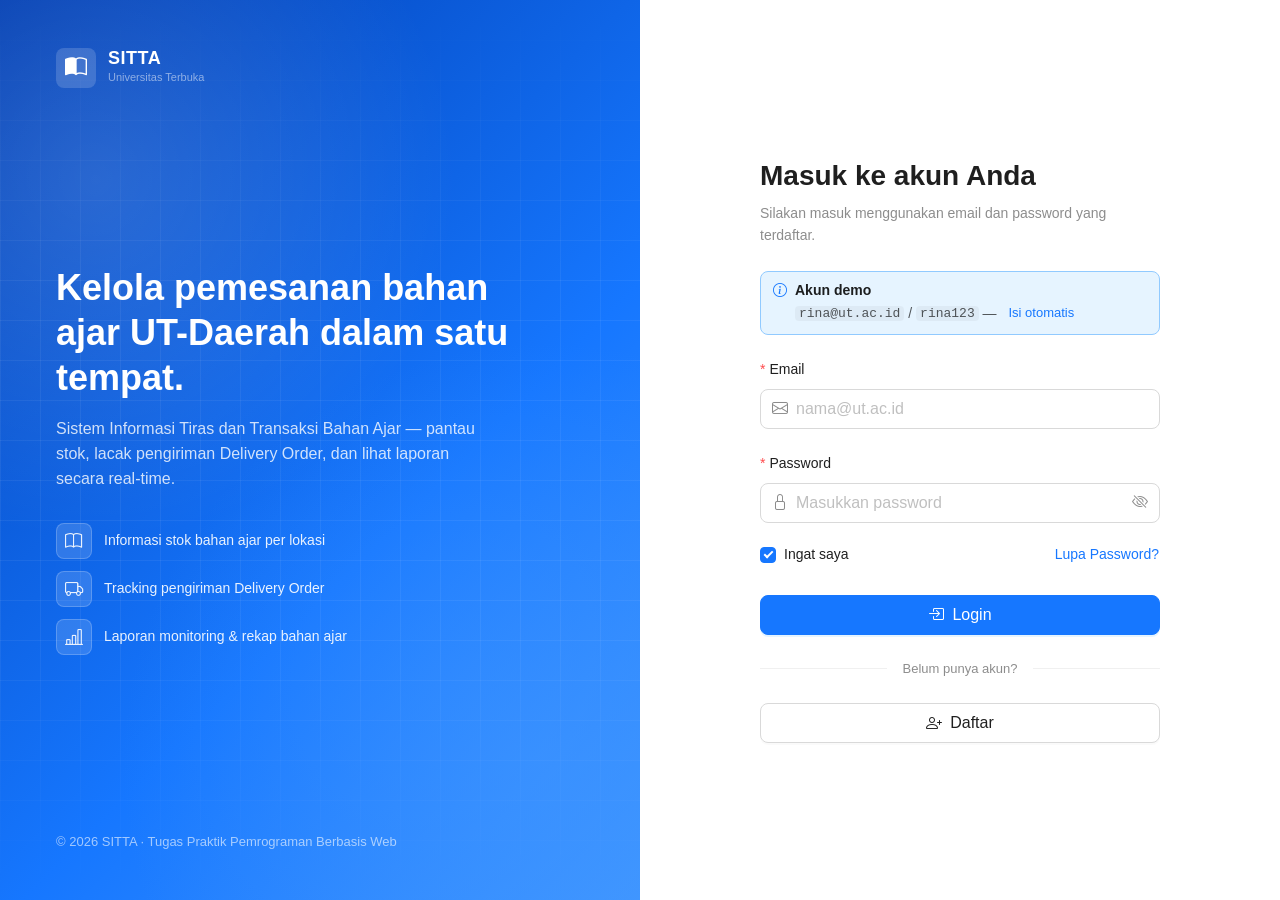
==== commit a5b8f3f4: "feat: update icons to Bootstrap Icons and improve accessibility - Added Bootstrap Icons stylesheet t" ====
--- a/index.html
+++ b/index.html
@@ -5,6 +5,7 @@
   <meta name="viewport" content="width=device-width, initial-scale=1.0">
   <meta name="description" content="Login SITTA — Sistem Informasi Tiras dan Transaksi Bahan Ajar Universitas Terbuka">
   <title>Login · SITTA Universitas Terbuka</title>
+  <link rel="stylesheet" href="https://cdn.jsdelivr.net/npm/bootstrap-icons@1.11.3/font/bootstrap-icons.min.css">
   <link rel="stylesheet" href="css/style.css">
   <script src="js/data.js"></script>
   <script src="js/script.js"></script>
@@ -14,11 +15,7 @@
     <!-- Panel kiri: informasi aplikasi -->
     <aside class="auth-hero" aria-label="Tentang SITTA">
       <div class="auth-brand">
-        <svg class="brand-logo" viewBox="0 0 40 40" aria-hidden="true">
-          <rect width="40" height="40" rx="10" fill="currentColor" fill-opacity=".16" />
-          <path d="M9 13c3.5-1.6 7.3-1.4 11 1 3.7-2.4 7.5-2.6 11-1v15c-3.5-1.6-7.3-1.4-11 1-3.7-2.4-7.5-2.6-11-1z" fill="none" stroke="currentColor" stroke-width="2" stroke-linejoin="round" />
-          <path d="M20 14v15" stroke="currentColor" stroke-width="2" />
-        </svg>
+        <span class="brand-logo"><i class="bi bi-book-half" aria-hidden="true"></i></span>
         <div>
           <div class="brand-name">SITTA</div>
           <span class="brand-tagline">Universitas Terbuka</span>
@@ -29,28 +26,20 @@
         <h1>Kelola pemesanan bahan ajar UT-Daerah dalam satu tempat.</h1>
         <p class="auth-hero-lead">Sistem Informasi Tiras dan Transaksi Bahan Ajar — pantau stok, lacak pengiriman Delivery Order, dan lihat laporan secara real-time.</p>
         <ul class="auth-features">
-          <li><span class="feature-icon"><svg class="icon"><use href="#i-book"></use></svg></span> Informasi stok bahan ajar per lokasi</li>
-          <li><span class="feature-icon"><svg class="icon"><use href="#i-truck"></use></svg></span> Tracking pengiriman Delivery Order</li>
-          <li><span class="feature-icon"><svg class="icon"><use href="#i-chart"></use></svg></span> Laporan monitoring &amp; rekap bahan ajar</li>
+          <li><span class="feature-icon"><i class="bi bi-book" aria-hidden="true"></i></span> Informasi stok bahan ajar per lokasi</li>
+          <li><span class="feature-icon"><i class="bi bi-truck" aria-hidden="true"></i></span> Tracking pengiriman Delivery Order</li>
+          <li><span class="feature-icon"><i class="bi bi-bar-chart-line" aria-hidden="true"></i></span> Laporan monitoring &amp; rekap bahan ajar</li>
         </ul>
       </div>
 
-      <p class="auth-hero-foot">&copy; <span data-year>2026</span> SITTA · Tugas Praktik Pemrograman Berbasis Web</p>
+      <p class="auth-hero-foot">&copy; 2026 SITTA · Tugas Praktik Pemrograman Berbasis Web</p>
     </aside>
 
     <!-- Panel kanan: form login -->
     <main class="auth-panel" id="main">
-      <button type="button" class="btn btn-text btn-icon auth-theme-toggle" data-action="toggle-theme" aria-label="Ganti tema terang/gelap">
-        <svg class="icon"><use href="#i-moon"></use></svg>
-      </button>
-
       <section class="auth-card" aria-labelledby="loginTitle">
         <div class="auth-mobile-brand" style="color: var(--primary)">
-          <svg class="brand-logo" viewBox="0 0 40 40" aria-hidden="true">
-            <rect width="40" height="40" rx="10" fill="currentColor" fill-opacity=".12" />
-            <path d="M9 13c3.5-1.6 7.3-1.4 11 1 3.7-2.4 7.5-2.6 11-1v15c-3.5-1.6-7.3-1.4-11 1-3.7-2.4-7.5-2.6-11-1z" fill="none" stroke="currentColor" stroke-width="2" stroke-linejoin="round" />
-            <path d="M20 14v15" stroke="currentColor" stroke-width="2" />
-          </svg>
+          <span class="brand-logo"><i class="bi bi-book-half" aria-hidden="true"></i></span>
           <span style="color: var(--text)">SITTA</span>
         </div>
 
@@ -58,12 +47,12 @@
         <p class="auth-subtitle">Silakan masuk menggunakan email dan password yang terdaftar.</p>
 
         <div class="alert alert-info auth-demo" role="note">
-          <svg class="icon"><use href="#i-info"></use></svg>
+          <i class="bi bi-info-circle" aria-hidden="true"></i>
           <div>
             <div class="alert-title">Akun demo</div>
             <div class="alert-desc">
               <code>rina@ut.ac.id</code> / <code>rina123</code>
-              — <button type="button" class="btn btn-link btn-sm" data-action="fill-demo">Isi otomatis</button>
+              — <button type="button" class="btn btn-link btn-sm" id="fillDemo">Isi otomatis</button>
             </div>
           </div>
         </div>
@@ -72,7 +61,7 @@
           <div class="form-item">
             <label class="form-label required" for="loginEmail">Email</label>
             <div class="input-affix input-lg">
-              <svg class="icon"><use href="#i-mail"></use></svg>
+              <i class="bi bi-envelope" aria-hidden="true"></i>
               <input class="input" type="email" id="loginEmail" name="email" placeholder="nama@ut.ac.id" autocomplete="email" required data-label="Email">
             </div>
           </div>
@@ -80,10 +69,10 @@
           <div class="form-item">
             <label class="form-label required" for="loginPassword">Password</label>
             <div class="input-affix input-lg">
-              <svg class="icon"><use href="#i-lock"></use></svg>
+              <i class="bi bi-lock" aria-hidden="true"></i>
               <input class="input" type="password" id="loginPassword" name="password" placeholder="Masukkan password" autocomplete="current-password" required minlength="6" data-label="Password">
               <button type="button" class="input-suffix" data-action="toggle-password" aria-label="Tampilkan password" aria-controls="loginPassword">
-                <svg class="icon"><use href="#i-eye-off"></use></svg>
+                <i class="bi bi-eye-slash" aria-hidden="true"></i>
               </button>
             </div>
           </div>
@@ -97,7 +86,7 @@
           </div>
 
           <button type="submit" class="btn btn-primary btn-lg btn-block">
-            <svg class="icon"><use href="#i-login"></use></svg>
+            <i class="bi bi-box-arrow-in-right" aria-hidden="true"></i>
             Login
           </button>
         </form>
@@ -105,7 +94,7 @@
         <div class="divider">Belum punya akun?</div>
 
         <button type="button" class="btn btn-lg btn-block" data-modal-open="registerModal">
-          <svg class="icon"><use href="#i-user-plus"></use></svg>
+          <i class="bi bi-person-plus" aria-hidden="true"></i>
           Daftar
         </button>
       </section>
@@ -116,7 +105,7 @@
   <dialog class="modal modal-sm" id="forgotModal" aria-labelledby="forgotTitle">
     <div class="modal-content">
       <button type="button" class="modal-close" data-modal-close aria-label="Tutup">
-        <svg class="icon"><use href="#i-close"></use></svg>
+        <i class="bi bi-x-lg" aria-hidden="true"></i>
       </button>
 
       <div data-step="form">
@@ -128,8 +117,8 @@
           <div class="form-item">
             <label class="form-label required" for="forgotEmail">Email</label>
             <div class="input-affix">
-              <svg class="icon"><use href="#i-mail"></use></svg>
-              <input class="input" type="email" id="forgotEmail" name="email" placeholder="nama@ut.ac.id" autocomplete="email" required data-label="Email">
+              <i class="bi bi-envelope" aria-hidden="true"></i>
+              <input class="input" type="email" id="forgotEmail" name="email" placeholder="nama@ut.ac.id" autocomplete="email" required autofocus data-label="Email">
             </div>
           </div>
           <footer class="modal-footer">
@@ -141,9 +130,9 @@
 
       <div data-step="done" hidden>
         <div class="result">
-          <div class="result-icon is-success"><svg class="icon"><use href="#i-check-circle"></use></svg></div>
+          <div class="result-icon is-success"><i class="bi bi-check-circle" aria-hidden="true"></i></div>
           <h2 class="result-title">Tautan terkirim!</h2>
-          <p class="result-subtitle">Silakan cek kotak masuk <strong data-forgot-email></strong> untuk mengatur ulang password Anda.</p>
+          <p class="result-subtitle">Silakan cek kotak masuk <strong id="forgotSentTo"></strong> untuk mengatur ulang password Anda.</p>
           <div class="result-extra">
             <button type="button" class="btn btn-primary" data-modal-close>Kembali ke Login</button>
           </div>
@@ -156,7 +145,7 @@
   <dialog class="modal" id="registerModal" aria-labelledby="registerTitle">
     <div class="modal-content">
       <button type="button" class="modal-close" data-modal-close aria-label="Tutup">
-        <svg class="icon"><use href="#i-close"></use></svg>
+        <i class="bi bi-x-lg" aria-hidden="true"></i>
       </button>
       <header class="modal-header">
         <h2 class="modal-title" id="registerTitle">Daftar Akun Baru</h2>
@@ -166,7 +155,7 @@
       <form id="registerForm" class="modal-body" novalidate>
         <div class="form-item compact">
           <label class="form-label required" for="regNama">Nama Lengkap</label>
-          <input class="input" type="text" id="regNama" name="nama" placeholder="cth. Budi Santoso" autocomplete="name" required minlength="3" data-label="Nama lengkap">
+          <input class="input" type="text" id="regNama" name="nama" autofocus placeholder="cth. Budi Santoso" autocomplete="name" required minlength="3" data-label="Nama lengkap">
         </div>
 
         <div class="form-item compact">
--- a/css/style.css
+++ b/css/style.css
@@ -2,17 +2,17 @@
    SITTA — Sistem Informasi Tiras & Transaksi Bahan Ajar
    Design system terinspirasi Ant Design (token, komponen, layout)
    --------------------------------------------------------------------------
-   1. Design Tokens (light & dark)
+   1. Design Tokens
    2. Base / Reset
    3. Typography & Utilities
    4. Komponen: Button, Input, Form, Checkbox, Select
    5. Komponen: Card, Statistic, Tag, Badge, Alert, Divider, Avatar
    6. Komponen: Table, Descriptions, Progress, Steps, Timeline
-   7. Komponen: Modal, Message, Dropdown, Segmented, Empty, Result
+   7. Komponen: Modal, Message, Dropdown, Empty, Result
    8. Layout: Sider, Header, Content, Footer, Breadcrumb
    9. Halaman: Login
    10. Halaman: Dashboard, Tracking, Stok
-   11. Responsive & Print
+   11. Responsive
    ========================================================================== */
 
 /* 1. DESIGN TOKENS ======================================================== */
@@ -81,64 +81,7 @@
 
   --header-h: 64px;
   --sider-w: 240px;
-  --sider-w-collapsed: 80px;
-
-  color-scheme: light;
-}
-
-:root[data-theme="dark"] {
-  --primary: #1668dc;
-  --primary-hover: #3c89e8;
-  --primary-active: #1554ad;
-  --primary-bg: #111a2c;
-  --primary-bg-hover: #112545;
-  --primary-border: #15325b;
-
-  --success: #49aa19;
-  --success-bg: #162312;
-  --success-border: #274916;
-  --success-text: #49aa19;
-
-  --warning: #d89614;
-  --warning-bg: #2b2111;
-  --warning-border: #594214;
-  --warning-text: #d89614;
-
-  --error: #dc4446;
-  --error-hover: #e86e6b;
-  --error-bg: #2c1618;
-  --error-border: #5b2526;
-  --error-text: #dc4446;
-
-  --purple: #854eca;
-  --purple-bg: #1a1325;
-  --cyan: #13a8a8;
-  --cyan-bg: #112123;
-
-  --text: rgba(255, 255, 255, 0.85);
-  --text-2: rgba(255, 255, 255, 0.65);
-  --text-3: rgba(255, 255, 255, 0.45);
-  --text-4: rgba(255, 255, 255, 0.25);
-
-  --border: #424242;
-  --split: rgba(253, 253, 253, 0.12);
-
-  --bg-layout: #000000;
-  --bg-container: #141414;
-  --bg-elevated: #1f1f1f;
-  --bg-fill: rgba(255, 255, 255, 0.08);
-  --bg-fill-2: rgba(255, 255, 255, 0.04);
-  --bg-disabled: rgba(255, 255, 255, 0.08);
-  --table-head: #1d1d1d;
-  --mask: rgba(0, 0, 0, 0.65);
-
-  --sider-bg: #141414;
-  --sider-sub: #0a0a0a;
-
-  --shadow: 0 1px 2px 0 rgba(0, 0, 0, 0.16), 0 1px 6px -1px rgba(0, 0, 0, 0.12), 0 2px 4px 0 rgba(0, 0, 0, 0.09);
-  --shadow-lg: 0 6px 16px 0 rgba(0, 0, 0, 0.32), 0 3px 6px -4px rgba(0, 0, 0, 0.48), 0 9px 28px 8px rgba(0, 0, 0, 0.2);
-
-  color-scheme: dark;
+
 }
 
 /* 2. BASE / RESET ========================================================= */
@@ -215,16 +158,9 @@
   color: #fff;
 }
 
-.icon {
-  width: 1em;
-  height: 1em;
+.bi {
   flex-shrink: 0;
-  fill: none;
-  stroke: currentColor;
-  stroke-width: 1.9;
-  stroke-linecap: round;
-  stroke-linejoin: round;
-  vertical-align: -0.125em;
+  line-height: 1;
 }
 
 .skip-link {
@@ -430,36 +366,12 @@
   font-size: 18px;
 }
 
-.btn[disabled],
-.btn.is-loading {
+.btn[disabled] {
   cursor: not-allowed;
-  opacity: 0.65;
-}
-
-.btn[disabled]:not(.is-loading) {
   color: var(--text-4);
   background: var(--bg-disabled);
   border-color: var(--border);
   box-shadow: none;
-  opacity: 1;
-}
-
-.btn.is-loading::before {
-  content: "";
-  width: 14px;
-  height: 14px;
-  border: 2px solid currentColor;
-  border-right-color: transparent;
-  border-radius: 50%;
-  animation: spin 0.8s linear infinite;
-}
-
-.btn.is-loading > .icon {
-  display: none;
-}
-
-@keyframes spin {
-  to { transform: rotate(360deg); }
 }
 
 /* 4b. INPUT, SELECT, FORM ================================================= */
@@ -547,7 +459,7 @@
   box-shadow: var(--focus-ring);
 }
 
-.input-affix > .icon {
+.input-affix > .bi {
   color: var(--text-3);
 }
 
@@ -640,7 +552,7 @@
   box-shadow: none;
 }
 
-.form-item.has-error .input-affix > .icon {
+.form-item.has-error .input-affix > .bi {
   color: var(--error);
 }
 
@@ -741,7 +653,7 @@
   font-weight: 600;
 }
 
-.card-title .icon {
+.card-title .bi {
   color: var(--primary);
 }
 
@@ -889,18 +801,18 @@
   font-size: 14px;
 }
 
-.alert > .icon {
+.alert > .bi {
   margin-top: 3px;
 }
 
 .alert-info { background: var(--primary-bg); border-color: var(--primary-border); }
-.alert-info > .icon { color: var(--primary); }
+.alert-info > .bi { color: var(--primary); }
 .alert-success { background: var(--success-bg); border-color: var(--success-border); }
-.alert-success > .icon { color: var(--success); }
+.alert-success > .bi { color: var(--success); }
 .alert-warning { background: var(--warning-bg); border-color: var(--warning-border); }
-.alert-warning > .icon { color: var(--warning); }
+.alert-warning > .bi { color: var(--warning); }
 .alert-error { background: var(--error-bg); border-color: var(--error-border); }
-.alert-error > .icon { color: var(--error); }
+.alert-error > .bi { color: var(--error); }
 
 .alert-title {
   font-weight: 600;
@@ -1100,6 +1012,10 @@
   transition: width 0.6s var(--ease);
 }
 
+.mini-bar-fill.is-success { background: var(--success); }
+.mini-bar-fill.is-processing { background: var(--primary); }
+.mini-bar-fill.is-warning { background: var(--warning); }
+
 .mini-bar-value {
   min-width: 44px;
   text-align: right;
@@ -1154,7 +1070,7 @@
   gap: 8px;
 }
 
-.descriptions dt .icon {
+.descriptions dt .bi {
   color: var(--text-3);
 }
 
@@ -1393,29 +1309,13 @@
   animation: fadeIn 0.25s ease;
 }
 
-.modal.is-closing {
-  animation: zoomOut 0.18s var(--ease) forwards;
-}
-
-.modal.is-closing::backdrop {
-  animation: fadeOut 0.18s ease forwards;
-}
-
 @keyframes zoomIn {
   from { opacity: 0; transform: scale(0.85); }
   to { opacity: 1; transform: scale(1); }
 }
 
-@keyframes zoomOut {
-  to { opacity: 0; transform: scale(0.9); }
-}
-
 @keyframes fadeIn {
   from { opacity: 0; }
-}
-
-@keyframes fadeOut {
-  to { opacity: 0; }
 }
 
 .modal-content {
@@ -1539,11 +1439,11 @@
   animation: messageOut 0.25s var(--ease) forwards;
 }
 
-.message .icon { font-size: 16px; }
-.message-success .icon { color: var(--success); }
-.message-error .icon { color: var(--error); }
-.message-warning .icon { color: var(--warning); }
-.message-info .icon { color: var(--primary); }
+.message .bi { font-size: 16px; }
+.message-success .bi { color: var(--success); }
+.message-error .bi { color: var(--error); }
+.message-warning .bi { color: var(--warning); }
+.message-info .bi { color: var(--primary); }
 
 @keyframes messageIn {
   from { opacity: 0; transform: translateY(-100%); }
@@ -1632,37 +1532,6 @@
 }
 
 /* Segmented */
-.segmented {
-  display: inline-flex;
-  padding: 2px;
-  background: var(--bg-fill);
-  border-radius: var(--radius);
-}
-
-.segmented-item {
-  display: inline-flex;
-  align-items: center;
-  gap: 6px;
-  height: 28px;
-  padding: 0 11px;
-  border: 0;
-  border-radius: var(--radius-sm);
-  background: transparent;
-  color: var(--text-2);
-  cursor: pointer;
-  transition: all 0.2s var(--ease);
-}
-
-.segmented-item:hover {
-  color: var(--text);
-}
-
-.segmented-item[aria-pressed="true"] {
-  background: var(--bg-elevated);
-  color: var(--text);
-  box-shadow: 0 1px 2px rgba(0, 0, 0, 0.08), 0 1px 4px -1px rgba(0, 0, 0, 0.04);
-}
-
 /* Empty & Result */
 .empty {
   display: flex;
@@ -1679,10 +1548,6 @@
   margin-bottom: 8px;
 }
 
-.empty-icon .icon {
-  stroke-width: 1.2;
-}
-
 .result {
   display: flex;
   flex-direction: column;
@@ -1696,7 +1561,6 @@
   margin-bottom: 20px;
 }
 
-.result-icon .icon { stroke-width: 1.4; }
 .result-icon.is-success { color: var(--success); }
 .result-icon.is-warning { color: var(--warning); }
 .result-icon.is-error { color: var(--error); }
@@ -1728,7 +1592,6 @@
   flex-direction: column;
   min-width: 0;
   margin-left: var(--sider-w);
-  transition: margin-left 0.2s var(--ease);
 }
 
 /* Sider */
@@ -1740,12 +1603,8 @@
   background: var(--sider-bg);
   display: flex;
   flex-direction: column;
-  transition: width 0.2s var(--ease), transform 0.25s var(--ease);
+  transition: transform 0.25s var(--ease);
   overflow: hidden;
-}
-
-:root[data-theme="dark"] .layout-sider {
-  border-right: 1px solid var(--split);
 }
 
 .sider-brand {
@@ -1764,9 +1623,15 @@
 }
 
 .brand-logo {
+  display: grid;
+  place-items: center;
   width: 32px;
   height: 32px;
   flex-shrink: 0;
+  border-radius: var(--radius-lg);
+  background: var(--primary);
+  color: #fff;
+  font-size: 18px;
 }
 
 .brand-name {
@@ -1817,7 +1682,7 @@
   font-size: 14px;
 }
 
-.menu-item .icon {
+.menu-item .bi {
   font-size: 16px;
 }
 
@@ -1866,31 +1731,6 @@
 
 .submenu-list .menu-item {
   padding-left: 50px;
-}
-
-/* Sider ringkas (hanya desktop) */
-@media (min-width: 993px) {
-  .is-sider-collapsed .layout-main {
-    margin-left: var(--sider-w-collapsed);
-  }
-
-  .is-sider-collapsed .layout-sider {
-    width: var(--sider-w-collapsed);
-  }
-
-  .is-sider-collapsed .brand-text,
-  .is-sider-collapsed .menu-label,
-  .is-sider-collapsed .menu-arrow,
-  .is-sider-collapsed .menu-group-title,
-  .is-sider-collapsed .submenu-list,
-  .is-sider-collapsed .sider-footer-text {
-    display: none;
-  }
-
-  .is-sider-collapsed .menu-item {
-    justify-content: center;
-    padding: 0;
-  }
 }
 
 .sider-footer {
@@ -1935,6 +1775,10 @@
   min-width: 0;
 }
 
+.header-menu-btn {
+  display: none;
+}
+
 .header-clock {
   display: inline-flex;
   align-items: center;
@@ -2061,10 +1905,6 @@
 .toolbar .select {
   width: auto;
   min-width: 160px;
-}
-
-.toolbar-spacer {
-  flex: 1;
 }
 
 /* 9. LOGIN ================================================================= */
@@ -2086,13 +1926,6 @@
     radial-gradient(circle at 15% 20%, rgba(255, 255, 255, 0.14) 0, transparent 40%),
     radial-gradient(circle at 85% 85%, rgba(64, 150, 255, 0.55) 0, transparent 45%),
     linear-gradient(135deg, #003eb3 0%, #1677ff 60%, #4096ff 100%);
-}
-
-:root[data-theme="dark"] .auth-hero {
-  background:
-    radial-gradient(circle at 15% 20%, rgba(255, 255, 255, 0.08) 0, transparent 40%),
-    radial-gradient(circle at 85% 85%, rgba(22, 104, 220, 0.4) 0, transparent 45%),
-    linear-gradient(135deg, #001233 0%, #0d2f66 60%, #15417e 100%);
 }
 
 .auth-hero::after {
@@ -2121,6 +1954,8 @@
 .auth-brand .brand-logo {
   width: 40px;
   height: 40px;
+  font-size: 22px;
+  background: rgba(255, 255, 255, 0.16);
 }
 
 .auth-hero h1 {
@@ -2175,12 +2010,6 @@
   background: var(--bg-container);
 }
 
-.auth-theme-toggle {
-  position: absolute;
-  top: 16px;
-  right: 16px;
-}
-
 .auth-card {
   width: 100%;
   max-width: 400px;
@@ -2198,6 +2027,7 @@
 .auth-mobile-brand .brand-logo {
   width: 36px;
   height: 36px;
+  font-size: 20px;
 }
 
 .auth-title {
@@ -2510,93 +2340,10 @@
 }
 
 /* Stok */
-.book-grid {
-  display: grid;
-  grid-template-columns: repeat(auto-fill, minmax(200px, 1fr));
-  gap: 16px;
-  padding: 24px;
-}
-
-.book-card {
-  display: flex;
-  flex-direction: column;
-  overflow: hidden;
-  text-align: left;
-  padding: 0;
-  font: inherit;
-  color: inherit;
-  transition: all 0.25s var(--ease);
-}
-
-.book-card:hover {
-  border-color: transparent;
-  box-shadow: var(--shadow-lg);
-  transform: translateY(-2px);
-}
-
-.book-cover {
-  position: relative;
-  aspect-ratio: 5 / 6;
-  background: var(--bg-fill);
-  overflow: hidden;
-  border-bottom: 1px solid var(--split);
-}
-
-.book-cover img {
-  width: 100%;
-  height: 100%;
-  object-fit: cover;
-  transition: transform 0.4s var(--ease);
-}
-
-.book-card:hover .book-cover img {
-  transform: scale(1.04);
-}
-
-.book-cover .tag {
-  position: absolute;
-  top: 10px;
-  left: 10px;
-  box-shadow: var(--shadow);
-}
-
-.book-cover.thumb-fallback,
-.book-cover > .thumb-fallback {
-  font-size: 48px;
-}
-
-.book-cover > .thumb-fallback,
 .book-detail-cover > .thumb-fallback {
   width: 100%;
   height: 100%;
   font-size: 56px;
-}
-
-.book-body {
-  padding: 14px 16px 16px;
-  display: flex;
-  flex-direction: column;
-  gap: 4px;
-  flex: 1;
-}
-
-.book-title {
-  font-weight: 600;
-  line-height: 1.4;
-}
-
-.book-meta {
-  display: flex;
-  justify-content: space-between;
-  align-items: center;
-  margin-top: auto;
-  padding-top: 10px;
-}
-
-.book-stock {
-  font-size: 18px;
-  font-weight: 600;
-  font-variant-numeric: tabular-nums;
 }
 
 .book-detail {
@@ -2619,10 +2366,6 @@
   object-fit: cover;
 }
 
-.book-detail-cover.thumb-fallback {
-  font-size: 56px;
-}
-
 .book-detail .descriptions {
   grid-template-columns: 1fr;
 }
@@ -2714,6 +2457,10 @@
     transform: translateX(-100%);
   }
 
+  .header-menu-btn {
+    display: inline-flex;
+  }
+
   .is-sider-open .layout-sider {
     transform: none;
     box-shadow: var(--shadow-lg);
@@ -2744,7 +2491,6 @@
   .toolbar { padding: 12px 16px; }
   .toolbar .input-affix,
   .toolbar .select { width: 100%; }
-  .toolbar-spacer { display: none; }
 
   .grid-4,
   .grid-2,
@@ -2788,7 +2534,6 @@
 
   .form-inline { flex-direction: column; align-items: stretch; }
 
-  .book-grid { grid-template-columns: repeat(2, minmax(0, 1fr)); padding: 16px; gap: 12px; }
   .book-detail { grid-template-columns: minmax(0, 1fr); }
   .book-detail-cover { max-width: 180px; }
 
@@ -2803,20 +2548,3 @@
     transition-duration: 0.01ms !important;
   }
 }
-
-/* PRINT (laporan) ========================================================== */
-@media print {
-  .layout-sider,
-  .layout-header,
-  .layout-footer,
-  .toolbar,
-  .breadcrumb,
-  .no-print,
-  .message-container {
-    display: none !important;
-  }
-
-  .layout-main { margin-left: 0 !important; }
-  body { background: #fff; }
-  .card { box-shadow: none; border-color: #ddd; }
-}
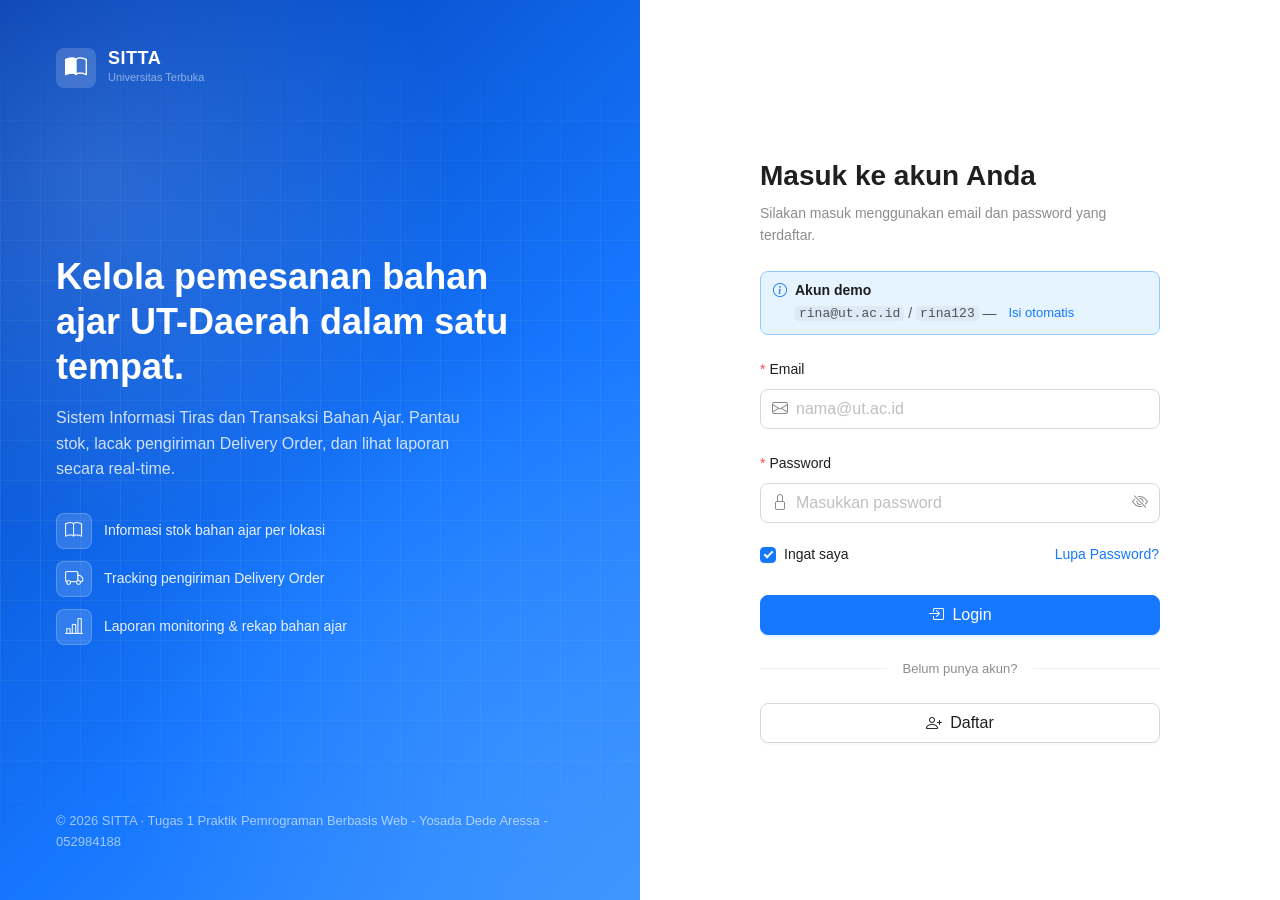
==== commit 4ca7f03e: "fix: improve clarity of introductory text on login page" ====
--- a/index.html
+++ b/index.html
@@ -9,6 +9,7 @@
   <link rel="stylesheet" href="css/style.css">
   <script src="js/data.js"></script>
   <script src="js/script.js"></script>
+  <script src="js/login.js"></script>
 </head>
 <body data-page="login">
   <div class="auth">
@@ -24,7 +25,7 @@
 
       <div>
         <h1>Kelola pemesanan bahan ajar UT-Daerah dalam satu tempat.</h1>
-        <p class="auth-hero-lead">Sistem Informasi Tiras dan Transaksi Bahan Ajar — pantau stok, lacak pengiriman Delivery Order, dan lihat laporan secara real-time.</p>
+        <p class="auth-hero-lead">Sistem Informasi Tiras dan Transaksi Bahan Ajar. Pantau stok, lacak pengiriman Delivery Order, dan lihat laporan secara real-time.</p>
         <ul class="auth-features">
           <li><span class="feature-icon"><i class="bi bi-book" aria-hidden="true"></i></span> Informasi stok bahan ajar per lokasi</li>
           <li><span class="feature-icon"><i class="bi bi-truck" aria-hidden="true"></i></span> Tracking pengiriman Delivery Order</li>
@@ -32,7 +33,7 @@
         </ul>
       </div>
 
-      <p class="auth-hero-foot">&copy; 2026 SITTA · Tugas Praktik Pemrograman Berbasis Web</p>
+      <p class="auth-hero-foot">&copy; 2026 SITTA · Tugas 1 Praktik Pemrograman Berbasis Web - Yosada Dede Aressa - 052984188</p>
     </aside>
 
     <!-- Panel kanan: form login -->
